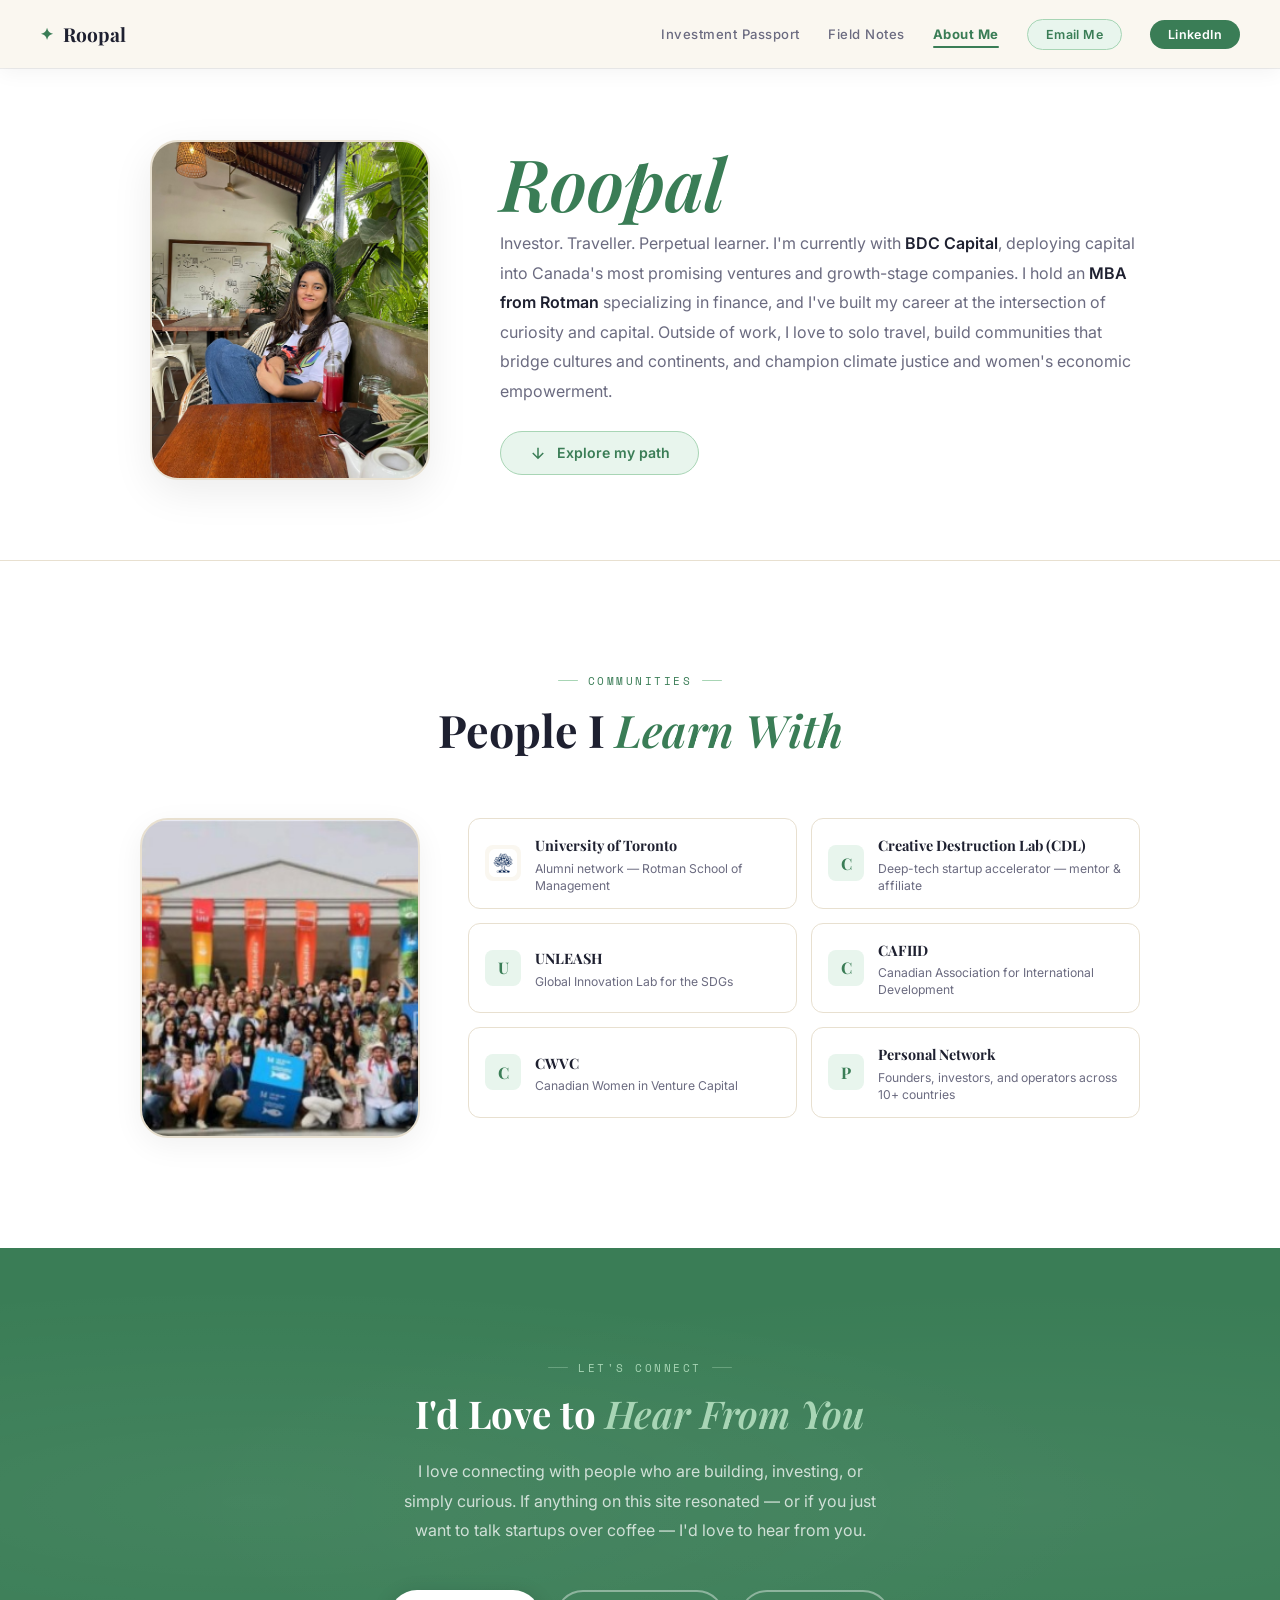
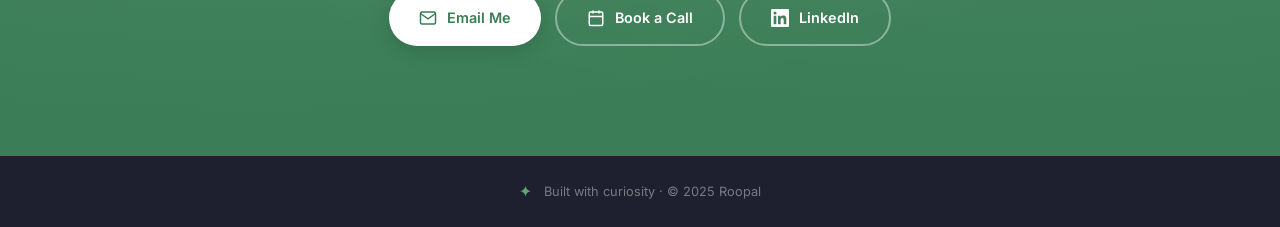
==== about.html @ 4ed83ad9 "Yipee dooda Co-Authored-By: Claude Opus 4.6 <noreply@anthropic.com>" ====
<!DOCTYPE html>
<html lang="en">
<head>
  <meta charset="UTF-8" />
  <meta name="viewport" content="width=device-width, initial-scale=1.0" />
  <title>About Me | Roopal</title>

  <link rel="preconnect" href="https://fonts.googleapis.com" />
  <link rel="preconnect" href="https://fonts.gstatic.com" crossorigin />
  <link href="https://fonts.googleapis.com/css2?family=Playfair+Display:ital,wght@0,400;0,600;0,700;1,400&family=Inter:wght@300;400;500;600&family=Space+Mono&display=swap" rel="stylesheet" />

  <link rel="stylesheet" href="css/styles.css" />
</head>
<body data-page="investor-learner">

  <!-- ─── NAV ─────────────────────────────────────────────── -->
  <nav id="navbar" class="scrolled">
    <div class="nav-inner">
      <a class="nav-logo" href="index.html">
        <span class="compass-icon">✦</span>
        <span>Roopal</span>
      </a>
      <button class="nav-toggle" id="navToggle" aria-label="Toggle menu">
        <span></span><span></span><span></span>
      </button>
      <ul class="nav-links" id="navLinks">
        <li><a href="index.html">Investment Passport</a></li>
        <li><a href="learning.html">Field Notes</a></li>
        <li><a href="about.html" class="active">About Me</a></li>
        <li><a href="mailto:roopaldahiya5@gmail.com" class="nav-cta nav-cta-email">Email Me</a></li>
        <li><a href="https://linkedin.com" target="_blank" rel="noopener" class="nav-cta nav-cta-linkedin">LinkedIn</a></li>
      </ul>
    </div>
  </nav>

  <!-- ─── HERO: Photo + Bio ──────────────────────────────── -->
  <section class="about-hero">
    <div class="about-hero-inner" id="aboutHero">
      <!-- filled by JS: photo + bio side by side -->
    </div>
  </section>

  <!-- ─── CAREER TIMELINE (hidden by default, revealed by Explore my path) ── -->
  <section id="timeline" class="section timeline-hidden">
    <div class="section-header reveal">
      <p class="section-label">My Journey</p>
      <h2>From <em>Curiosity</em> to <em>Capital</em></h2>
      <p class="section-desc">
        A non-linear path through consulting, startups, and investing — each chapter sharpening the next.
      </p>
    </div>
    <div class="timeline-wrap reveal" id="timelineWrap">
      <!-- filled by JS: roadmap timeline items -->
    </div>
  </section>

  <!-- ─── COMMUNITIES ────────────────────────────────────── -->
  <section id="communities" class="section section-alt">
    <div class="section-header reveal">
      <p class="section-label">Communities</p>
      <h2>People I <em>Learn With</em></h2>
    </div>
    <div class="communities-wrap reveal" id="communitiesWrap">
      <!-- filled by JS: photo + bullet list -->
    </div>
  </section>

  <!-- ─── CONTACT CTA ────────────────────────────────────── -->
  <section id="contact-cta" class="section contact-section">
    <div class="contact-inner reveal" id="contactCta">
      <!-- filled by JS: message + buttons -->
    </div>
  </section>

  <!-- ─── FOOTER ───────────────────────────────────────────── -->
  <footer>
    <div class="footer-inner">
      <span class="compass-icon">✦</span>
      <p>Built with curiosity · &copy; 2025 Roopal</p>
    </div>
  </footer>

  <script src="js/data.js"></script>
  <script src="js/main.js"></script>
</body>
</html>
---- css/styles.css ----
/* ═══════════════════════════════════════════════════════════
   DESIGN TOKENS — Light Beige + Colorful Curiosity Theme
═══════════════════════════════════════════════════════════ */
:root {
  --cream:       #faf7f0;
  --cream-mid:   #f2ece0;
  --cream-dark:  #e8e0d0;
  --white:       #ffffff;

  --green:       #3a7d56;
  --green-mid:   #5aa674;
  --green-light: #a8d5b5;
  --green-pale:  #e8f5ed;

  --coral:       #e8674d;
  --coral-pale:  #fde8e3;
  --sky:         #3d8bb5;
  --sky-pale:    #ddeef7;
  --amber:       #d4932a;
  --amber-pale:  #fdf0d9;
  --purple:      #7c5cbf;
  --purple-pale: #ede8f8;
  --teal:        #2e9aa8;
  --teal-pale:   #daf2f5;

  --ink:         #1e2030;
  --ink-mid:     #3c3c52;
  --ink-dim:     #6b6b80;
  --ink-faint:   #a0a0b0;

  --font-serif: 'Playfair Display', Georgia, serif;
  --font-sans:  'Inter', system-ui, sans-serif;
  --font-mono:  'Space Mono', monospace;
  --font-hand:  'Caveat', cursive;

  --section-gap: 110px;
  --radius:      12px;
  --radius-lg:   20px;
  --radius-xl:   28px;
  --trans:       0.28s cubic-bezier(0.4, 0, 0.2, 1);
}

/* ═══════════════════════════════════════════════════════════
   RESET & BASE
═══════════════════════════════════════════════════════════ */
*, *::before, *::after { box-sizing: border-box; margin: 0; padding: 0; }
html { scroll-behavior: smooth; }

body {
  background: var(--cream);
  color: var(--ink);
  font-family: var(--font-sans);
  font-size: 16px;
  line-height: 1.7;
  overflow-x: hidden;
}

a { color: inherit; text-decoration: none; }
em { font-style: italic; color: var(--green); font-weight: 600; }
img { max-width: 100%; display: block; }

::-webkit-scrollbar { width: 6px; }
::-webkit-scrollbar-track { background: var(--cream-mid); }
::-webkit-scrollbar-thumb { background: var(--green-mid); border-radius: 3px; }

/* ═══════════════════════════════════════════════════════════
   NAV
═══════════════════════════════════════════════════════════ */
#navbar {
  position: fixed;
  top: 0; left: 0; right: 0;
  z-index: 1000;
  padding: 0 40px;
  transition: background var(--trans), box-shadow var(--trans);
}

#navbar.scrolled {
  background: rgba(250, 247, 240, 0.94);
  backdrop-filter: blur(16px);
  box-shadow: 0 1px 0 rgba(0,0,0,0.07), 0 4px 20px rgba(0,0,0,0.05);
}

.nav-inner {
  max-width: 1200px;
  margin: 0 auto;
  display: flex;
  align-items: center;
  justify-content: space-between;
  height: 68px;
}

.nav-logo {
  display: flex;
  align-items: center;
  gap: 10px;
  font-family: var(--font-serif);
  font-size: 1.2rem;
  font-weight: 700;
  color: var(--ink);
}

.compass-icon {
  color: var(--green);
  font-size: 1rem;
  display: inline-block;
  animation: spin-slow 20s linear infinite;
}

@keyframes spin-slow { to { transform: rotate(360deg); } }

.nav-links {
  display: flex;
  align-items: center;
  gap: 28px;
  list-style: none;
}

.nav-links a {
  font-size: 0.82rem;
  font-weight: 500;
  color: var(--ink-dim);
  letter-spacing: 0.04em;
  transition: color var(--trans);
  position: relative;
}

.nav-links a:hover { color: var(--green); }

.nav-links a.active {
  color: var(--green);
  font-weight: 700;
}

.nav-links a.active::after {
  content: '';
  position: absolute;
  bottom: -6px;
  left: 0; right: 0;
  height: 2px;
  background: var(--green);
  border-radius: 2px;
}

.nav-cta {
  padding: 7px 18px !important;
  border-radius: 24px !important;
  font-size: 0.78rem !important;
  font-weight: 600 !important;
  letter-spacing: 0.03em !important;
  transition: background var(--trans), color var(--trans), transform var(--trans) !important;
}

.nav-cta-email {
  background: var(--green-pale);
  color: var(--green) !important;
  border: 1.5px solid var(--green-light);
}

.nav-cta-email:hover {
  background: var(--green-light) !important;
  transform: translateY(-2px);
}

.nav-cta-linkedin {
  background: var(--green);
  color: var(--white) !important;
}

.nav-cta-linkedin:hover {
  background: var(--green-mid) !important;
  transform: translateY(-2px);
}

.nav-toggle {
  display: none;
  flex-direction: column;
  gap: 5px;
  background: none;
  border: none;
  cursor: pointer;
  padding: 6px;
}

.nav-toggle span {
  display: block;
  width: 24px;
  height: 2px;
  background: var(--ink);
  border-radius: 2px;
  transition: var(--trans);
}

/* ═══════════════════════════════════════════════════════════
   HERO / MAP (home page)
═══════════════════════════════════════════════════════════ */
#hero {
  position: relative;
  width: 100%;
  height: 100vh;
  min-height: 620px;
  overflow: hidden;
}

#map {
  position: absolute;
  inset: 0;
  z-index: 1;
}

.leaflet-container { background: #c8d8e8 !important; }
.leaflet-control-zoom { display: none; }
.leaflet-attribution-flag { display: none !important; }
.leaflet-control-attribution {
  background: rgba(250,247,240,0.8) !important;
  color: var(--ink-dim) !important;
  font-size: 10px !important;
}
.leaflet-popup-content-wrapper {
  background: var(--white) !important;
  border: none !important;
  border-radius: var(--radius) !important;
  box-shadow: 0 8px 40px rgba(0,0,0,0.15), 0 2px 8px rgba(0,0,0,0.08) !important;
  color: var(--ink) !important;
  font-family: var(--font-sans) !important;
}
.leaflet-popup-tip { background: var(--white) !important; }

.hero-overlay {
  position: absolute;
  inset: 0;
  z-index: 2;
  display: flex;
  align-items: center;
  justify-content: flex-start;
  padding: 0 8%;
  background: linear-gradient(
    90deg,
    rgba(250,247,240,0.9) 0%,
    rgba(250,247,240,0.6) 42%,
    transparent 68%
  );
  pointer-events: none;
}

.hero-content {
  max-width: 500px;
  pointer-events: all;
}

.hero-title {
  font-family: var(--font-serif);
  font-size: clamp(2.8rem, 5vw, 4rem);
  font-weight: 700;
  line-height: 1.15;
  color: var(--ink);
  margin-bottom: 20px;
}

.hero-stats {
  display: flex;
  align-items: center;
  gap: 24px;
  margin-bottom: 44px;
  background: rgba(255,255,255,0.7);
  backdrop-filter: blur(8px);
  border: 1px solid rgba(0,0,0,0.06);
  border-radius: var(--radius-lg);
  padding: 18px 24px;
  width: fit-content;
}

.stat { text-align: center; }

.stat-num {
  display: block;
  font-family: var(--font-serif);
  font-size: 2rem;
  font-weight: 700;
  color: var(--green);
  line-height: 1;
}

.stat-label {
  font-size: 0.68rem;
  text-transform: uppercase;
  letter-spacing: 0.12em;
  color: var(--ink-faint);
  margin-top: 3px;
  display: block;
  font-family: var(--font-mono);
}

.stat-divider {
  width: 1px;
  height: 36px;
  background: var(--cream-dark);
}

.map-legend {
  position: absolute;
  bottom: 36px;
  right: 36px;
  z-index: 3;
  background: rgba(255,255,255,0.88);
  backdrop-filter: blur(8px);
  border: 1px solid rgba(0,0,0,0.07);
  border-radius: var(--radius);
  padding: 14px 18px;
  box-shadow: 0 4px 20px rgba(0,0,0,0.08);
  display: flex;
  flex-direction: column;
  gap: 8px;
}

.legend-item {
  display: flex;
  align-items: center;
  gap: 9px;
  font-size: 0.74rem;
  color: var(--ink-dim);
  font-family: var(--font-sans);
  font-weight: 500;
}

.dot { width: 10px; height: 10px; border-radius: 50%; flex-shrink: 0; }
.dot-invest  { background: var(--green); box-shadow: 0 0 6px rgba(58,125,86,0.5); }
.dot-support { background: var(--ink-faint); box-shadow: 0 0 6px rgba(160,160,176,0.5); }
.dot-star    { background: var(--amber); box-shadow: 0 0 6px rgba(212,147,42,0.5); }

/* Map pin markers */
.pin-marker {
  width: 16px;
  height: 16px;
  border-radius: 50%;
  border: 2.5px solid white;
  cursor: pointer;
  transition: transform 0.2s;
  box-shadow: 0 2px 8px rgba(0,0,0,0.25);
  position: relative;
}

.pin-marker:hover { transform: scale(1.5); }

.pin-marker::after {
  content: '';
  position: absolute;
  inset: -5px;
  border-radius: 50%;
  opacity: 0;
  animation: pulse 2.5s ease-out infinite;
}

.pin-invest  { background: var(--green); }
.pin-invest::after  { border: 2px solid var(--green); }

.pin-origin {
  width: 10px;
  height: 10px;
  background: var(--ink-faint);
  border: 2px solid white;
  box-shadow: 0 1px 4px rgba(0,0,0,0.2);
}
.pin-origin::after { display: none; }

.pin-star {
  width: 20px;
  height: 20px;
  background: var(--amber);
  border: 2.5px solid white;
  display: flex;
  align-items: center;
  justify-content: center;
  font-size: 10px;
  color: white;
  line-height: 1;
  border-radius: 50%;
}
.pin-star::after { border: 2px solid var(--amber); }

.origin-tooltip {
  background: rgba(30,32,48,0.85) !important;
  color: white !important;
  border: none !important;
  font-size: 0.72rem !important;
  font-family: var(--font-mono) !important;
  padding: 4px 10px !important;
  border-radius: 6px !important;
  box-shadow: 0 2px 8px rgba(0,0,0,0.2) !important;
}
.origin-tooltip::before { border-top-color: rgba(30,32,48,0.85) !important; }

@keyframes pulse {
  0%   { transform: scale(1);   opacity: 0.5; }
  100% { transform: scale(2.8); opacity: 0; }
}

/* Map popup — deal spotlight */
.pin-popup { min-width: 200px; }
.popup-flag-img {
  width: 32px;
  height: auto;
  border-radius: 3px;
  margin-bottom: 8px;
  box-shadow: 0 1px 4px rgba(0,0,0,0.12);
  display: block;
}
.pin-popup h4 {
  font-family: var(--font-serif);
  font-size: 1.05rem;
  color: var(--ink);
  margin-bottom: 4px;
}
.popup-deal-label {
  font-family: var(--font-mono);
  font-size: 0.62rem;
  letter-spacing: 0.15em;
  text-transform: uppercase;
  color: var(--green);
  margin-bottom: 4px;
  font-weight: 600;
}
.popup-spotlight {
  font-size: 0.85rem;
  color: var(--ink-dim);
  margin-bottom: 10px;
  line-height: 1.5;
  font-weight: 500;
}
.popup-tags { display: flex; flex-wrap: wrap; gap: 4px; }
.popup-stage {
  display: inline-block;
  font-size: 0.65rem;
  font-family: var(--font-mono);
  padding: 3px 10px;
  border-radius: 20px;
  background: var(--amber-pale);
  color: var(--amber);
  border: 1px solid #f0d49a;
  font-weight: 500;
}
.popup-sector {
  display: inline-block;
  font-size: 0.65rem;
  font-family: var(--font-mono);
  padding: 3px 10px;
  border-radius: 20px;
  background: var(--green-pale);
  color: var(--green);
  border: 1px solid var(--green-light);
  font-weight: 500;
}

/* ═══════════════════════════════════════════════════════════
   SECTIONS — SHARED
═══════════════════════════════════════════════════════════ */
.section { padding: var(--section-gap) 40px; }
.section-alt { background: var(--white); }
.section > * { max-width: 1140px; margin-left: auto; margin-right: auto; }

.section-header {
  text-align: center;
  margin-bottom: 60px;
}

.section-label {
  font-family: var(--font-mono);
  font-size: 0.7rem;
  letter-spacing: 0.22em;
  text-transform: uppercase;
  color: var(--green);
  margin-bottom: 12px;
  display: flex;
  align-items: center;
  justify-content: center;
  gap: 10px;
}

.section-label::before,
.section-label::after {
  content: '';
  display: inline-block;
  width: 20px;
  height: 1.5px;
  background: var(--green-light);
  border-radius: 2px;
}

.section-header h2 {
  font-family: var(--font-serif);
  font-size: clamp(1.9rem, 3.5vw, 2.8rem);
  font-weight: 700;
  color: var(--ink);
  line-height: 1.25;
  margin-bottom: 16px;
}

.section-desc {
  max-width: 560px;
  margin: 0 auto;
  font-size: 1rem;
  color: var(--ink-dim);
  line-height: 1.8;
}

/* ═══════════════════════════════════════════════════════════
   REVEAL ANIMATION
═══════════════════════════════════════════════════════════ */
.reveal {
  opacity: 0;
  transform: translateY(28px);
  transition: opacity 0.65s ease, transform 0.65s ease;
}

.reveal.visible {
  opacity: 1;
  transform: translateY(0);
}

/* ═══════════════════════════════════════════════════════════
   DEAL SPOTLIGHT CARDS
═══════════════════════════════════════════════════════════ */
.deal-cards {
  display: grid;
  grid-template-columns: repeat(2, 1fr);
  gap: 28px;
  max-width: 960px;
  margin: 0 auto;
}

.deal-card {
  background: var(--white);
  border: 1.5px solid var(--cream-dark);
  border-radius: var(--radius-lg);
  padding: 32px 28px 26px;
  position: relative;
  overflow: hidden;
  transition: border-color var(--trans), transform var(--trans), box-shadow var(--trans);
}

.deal-card::before {
  content: '';
  position: absolute;
  top: 0; left: 0; right: 0;
  height: 4px;
  background: linear-gradient(90deg, var(--green), var(--teal));
  border-radius: 4px 4px 0 0;
}

.deal-card:hover {
  transform: translateY(-5px);
  box-shadow: 0 14px 40px rgba(0,0,0,0.09);
  border-color: var(--green-light);
}

.deal-card-top {
  display: flex;
  align-items: center;
  gap: 14px;
  margin-bottom: 16px;
}

.deal-flag {
  width: 36px;
  height: auto;
  border-radius: 4px;
  box-shadow: 0 2px 6px rgba(0,0,0,0.12);
}

.deal-top-tags {
  display: flex;
  flex-wrap: wrap;
  gap: 6px;
  align-items: center;
}

.deal-stage-tag {
  font-family: var(--font-mono);
  font-size: 0.68rem;
  padding: 4px 12px;
  border-radius: 20px;
  background: var(--amber-pale);
  color: var(--amber);
  border: 1px solid #f0d49a;
  font-weight: 600;
  letter-spacing: 0.03em;
}

.deal-title {
  font-family: var(--font-serif);
  font-size: 1.2rem;
  font-weight: 700;
  color: var(--ink);
  margin-bottom: 12px;
}

.deal-desc {
  font-size: 0.9rem;
  color: var(--ink-dim);
  line-height: 1.75;
  margin-bottom: 16px;
}

.deal-insight {
  font-size: 0.85rem;
  color: var(--ink-mid);
  line-height: 1.7;
  padding: 12px 16px;
  background: var(--green-pale);
  border-radius: 10px;
  border-left: 3px solid var(--green-mid);
}

.deal-insight strong {
  color: var(--green);
  font-weight: 600;
}

.deal-tags { display: flex; flex-wrap: wrap; gap: 6px; }

/* ═══════════════════════════════════════════════════════════
   INSIGHTS GRID — Side-by-side Lessons + Deal Carousel
═══════════════════════════════════════════════════════════ */
.insights-grid {
  display: grid;
  grid-template-columns: 1fr 1fr;
  gap: 48px;
  max-width: 1140px;
  margin: 0 auto;
  align-items: start;
}

.insights-left,
.insights-right {
  min-width: 0;
}

/* Carousel navigation */
.carousel-nav {
  display: flex;
  align-items: center;
  justify-content: center;
  gap: 16px;
  margin-top: 20px;
}

.carousel-btn {
  width: 36px;
  height: 36px;
  border-radius: 50%;
  background: var(--white);
  border: 1.5px solid var(--cream-dark);
  display: flex;
  align-items: center;
  justify-content: center;
  cursor: pointer;
  color: var(--ink-dim);
  transition: border-color var(--trans), background var(--trans), color var(--trans);
}

.carousel-btn:hover {
  border-color: var(--green);
  color: var(--green);
  background: var(--green-pale);
}

.carousel-counter {
  font-family: var(--font-mono);
  font-size: 0.75rem;
  color: var(--ink-faint);
  letter-spacing: 0.08em;
}

.carousel-card {
  animation: fadeSlide 0.3s ease;
}

@keyframes fadeSlide {
  from { opacity: 0; transform: translateX(10px); }
  to   { opacity: 1; transform: translateX(0); }
}

/* ═══════════════════════════════════════════════════════════
   LESSONS LEARNED — Simple Bullet Points
═══════════════════════════════════════════════════════════ */
.lessons-list {
  max-width: 800px;
  margin: 0 auto;
}

.lessons-bullets {
  list-style: none;
  display: flex;
  flex-direction: column;
  gap: 16px;
}

.lesson-bullet {
  font-size: 1rem;
  color: var(--ink-mid);
  line-height: 1.75;
  padding: 16px 22px 16px 28px;
  background: var(--white);
  border: 1.5px solid var(--cream-dark);
  border-radius: var(--radius);
  position: relative;
  transition: border-color var(--trans), transform var(--trans), box-shadow var(--trans);
}

.lesson-bullet::before {
  content: '';
  position: absolute;
  left: 0;
  top: 0;
  bottom: 0;
  width: 4px;
  background: var(--green);
  border-radius: 4px 0 0 4px;
}

.lesson-bullet:hover {
  border-color: var(--green-light);
  transform: translateX(4px);
  box-shadow: 0 4px 16px rgba(0,0,0,0.06);
}

/* ═══════════════════════════════════════════════════════════
   EXPAND ICON (shared)
═══════════════════════════════════════════════════════════ */
.expand-icon {
  margin-left: auto;
  flex-shrink: 0;
  color: var(--ink-faint);
  transition: transform var(--trans);
}

.expanded .expand-icon {
  transform: rotate(180deg);
}

/* ═══════════════════════════════════════════════════════════
   TAGS (shared)
═══════════════════════════════════════════════════════════ */
.tag {
  font-size: 0.67rem;
  font-family: var(--font-mono);
  padding: 4px 10px;
  border-radius: 20px;
  background: var(--green-pale);
  color: var(--green);
  border: 1px solid var(--green-light);
  font-weight: 500;
}

.tag-sky    { background: var(--sky-pale);    color: var(--sky);    border-color: #b0d8ee; }
.tag-coral  { background: var(--coral-pale);  color: var(--coral);  border-color: #f5c4b8; }
.tag-amber  { background: var(--amber-pale);  color: var(--amber);  border-color: #f0d49a; }
.tag-purple { background: var(--purple-pale); color: var(--purple); border-color: #ccc0ee; }
.tag-teal   { background: var(--teal-pale);   color: var(--teal);   border-color: #9fe0e8; }

/* ═══════════════════════════════════════════════════════════
   FIELD NOTES — DIARY LAYOUT
═══════════════════════════════════════════════════════════ */
.diary-section {
  padding: 120px 40px 80px;
  min-height: 100vh;
  background: linear-gradient(160deg, var(--cream) 0%, var(--white) 40%, var(--green-pale) 100%);
  position: relative;
  overflow: hidden;
}

/* Faint ruled-paper lines */
.diary-section::before {
  content: '';
  position: absolute;
  inset: 0;
  background: repeating-linear-gradient(
    180deg,
    transparent,
    transparent 38px,
    rgba(168,213,181,0.15) 38px,
    rgba(168,213,181,0.15) 39px
  );
  pointer-events: none;
}

/* Left margin line (journal feel) */
.diary-section::after {
  content: '';
  position: absolute;
  top: 0;
  bottom: 0;
  left: calc(50% - 340px);
  width: 2px;
  background: rgba(232,103,77,0.12);
  pointer-events: none;
}

.diary-inner {
  max-width: 1200px;
  margin: 0 auto;
  display: grid;
  grid-template-columns: 380px 1fr;
  gap: 60px;
  align-items: start;
  position: relative;
  z-index: 1;
}

/* Left side — hero text */
.diary-left {
  position: sticky;
  top: 120px;
}

.diary-hero-content {
  position: relative;
}

.diary-hero-content .section-label {
  justify-content: flex-start;
}

.diary-date {
  font-family: var(--font-hand);
  font-size: 1.2rem;
  color: var(--ink-faint);
  margin-bottom: 16px;
  opacity: 0.7;
}

.diary-title {
  font-family: var(--font-hand);
  font-size: clamp(2.4rem, 4vw, 3.4rem);
  font-weight: 700;
  color: var(--ink);
  line-height: 1.15;
  margin-bottom: 18px;
}

.diary-subtitle {
  font-family: var(--font-hand);
  font-size: 1.2rem;
  color: var(--ink-dim);
  line-height: 1.7;
}

/* Scribble decorations */
.diary-scribble {
  position: absolute;
  font-family: var(--font-hand);
  color: var(--green-light);
  opacity: 0.35;
  font-weight: 700;
  pointer-events: none;
  user-select: none;
}

.diary-scribble-1 {
  top: -20px;
  right: -10px;
  font-size: 3rem;
  transform: rotate(-12deg);
}

.diary-scribble-2 {
  bottom: -30px;
  left: 40px;
  font-size: 2.5rem;
  transform: rotate(8deg);
}

.diary-scribble-3 {
  bottom: 40px;
  right: 20px;
  font-size: 1.8rem;
  transform: rotate(-5deg);
  color: var(--coral);
  opacity: 0.2;
}

/* Right side — tabbed content */
.diary-right {
  min-width: 0;
}

.diary-tabs {
  display: flex;
  gap: 6px;
  margin-bottom: 28px;
  padding-bottom: 0;
}

.diary-tab {
  padding: 10px 18px;
  font-family: var(--font-sans);
  font-size: 0.78rem;
  font-weight: 600;
  color: var(--ink-dim);
  background: var(--cream-mid);
  border: 1.5px solid var(--cream-dark);
  border-radius: 24px;
  cursor: pointer;
  transition: all var(--trans);
  letter-spacing: 0.02em;
  display: flex;
  align-items: center;
  gap: 6px;
}

.diary-tab-icon {
  font-size: 0.9rem;
}

.diary-tab:hover {
  color: var(--green);
  border-color: var(--green-light);
  background: var(--green-pale);
}

.diary-tab.active {
  color: var(--white);
  background: var(--green);
  border-color: var(--green);
}

.diary-panel {
  display: none;
}

.diary-panel.active {
  display: block;
  animation: fadeIn 0.3s ease;
}

@keyframes fadeIn {
  from { opacity: 0; transform: translateY(10px); }
  to { opacity: 1; transform: translateY(0); }
}

/* ═══════════════════════════════════════════════════════════
   FIELD ARTICLES (Learning from the Field) — inside diary
═══════════════════════════════════════════════════════════ */
.field-article {
  background: rgba(255,255,255,0.85);
  backdrop-filter: blur(4px);
  border: 1.5px solid var(--cream-dark);
  border-radius: var(--radius-lg);
  padding: 24px 28px;
  cursor: pointer;
  transition: border-color var(--trans), transform var(--trans), box-shadow var(--trans);
  position: relative;
  overflow: hidden;
  margin-bottom: 16px;
}

.field-article::before {
  content: '';
  position: absolute;
  top: 0; left: 0; right: 0;
  height: 4px;
  background: linear-gradient(90deg, var(--green), var(--teal));
  border-radius: 4px 4px 0 0;
}

.field-article:hover {
  border-color: var(--green-light);
  transform: translateY(-3px);
  box-shadow: 0 10px 32px rgba(0,0,0,0.08);
}

.field-article-header {
  display: flex;
  align-items: flex-start;
  gap: 16px;
}

.field-article-icon {
  font-size: 1.6rem;
  flex-shrink: 0;
  margin-top: 2px;
}

.field-article-title {
  font-family: var(--font-serif);
  font-size: 1.1rem;
  font-weight: 700;
  color: var(--ink);
  margin-bottom: 4px;
}

.field-article-summary {
  font-size: 0.88rem;
  color: var(--ink-dim);
  line-height: 1.6;
}

.field-article-body {
  max-height: 0;
  overflow: hidden;
  transition: max-height 0.45s ease, opacity 0.35s ease;
  opacity: 0;
}

.field-article.expanded .field-article-body {
  max-height: 2000px;
  opacity: 1;
  margin-top: 20px;
  padding-top: 20px;
  border-top: 1px solid var(--cream-dark);
}

.field-article-content {
  font-size: 0.9rem;
  color: var(--ink-dim);
  line-height: 1.85;
}

.field-article-content p {
  margin-bottom: 14px;
}

.field-article-content strong {
  color: var(--green);
  font-weight: 600;
}

.field-article-tags {
  display: flex;
  flex-wrap: wrap;
  gap: 6px;
  margin-top: 18px;
}

/* ═══════════════════════════════════════════════════════════
   CLASSROOM CARDS — inside diary tabs
═══════════════════════════════════════════════════════════ */
.classroom-grid {
  display: grid;
  grid-template-columns: 1fr;
  gap: 18px;
}

.classroom-card {
  background: rgba(255,255,255,0.85);
  backdrop-filter: blur(4px);
  border: 1.5px solid var(--cream-dark);
  border-radius: var(--radius-lg);
  padding: 28px 24px 22px;
  transition: border-color var(--trans), transform var(--trans), box-shadow var(--trans);
  position: relative;
  overflow: hidden;
}

.classroom-card::before {
  content: '';
  position: absolute;
  top: 0; left: 0; right: 0;
  height: 4px;
  background: linear-gradient(90deg, var(--sky), var(--purple));
  border-radius: 4px 4px 0 0;
}

.classroom-card:hover {
  border-color: var(--sky-pale);
  transform: translateY(-4px);
  box-shadow: 0 12px 32px rgba(0,0,0,0.08);
}

.classroom-icon { font-size: 1.8rem; margin-bottom: 14px; }

.classroom-title {
  font-family: var(--font-serif);
  font-size: 1.05rem;
  font-weight: 700;
  color: var(--ink);
  margin-bottom: 14px;
}

.classroom-learned {
  background: var(--sky-pale);
  border-left: 3px solid var(--sky);
  border-radius: 8px;
  padding: 10px 14px;
  margin-bottom: 14px;
}

.classroom-learned-label {
  font-family: var(--font-mono);
  font-size: 0.65rem;
  letter-spacing: 0.12em;
  text-transform: uppercase;
  color: var(--sky);
  font-weight: 600;
  display: block;
  margin-bottom: 4px;
}

.classroom-learned p {
  font-size: 0.85rem;
  color: var(--ink-mid);
  line-height: 1.6;
  font-weight: 500;
}

.classroom-details {
  font-size: 0.84rem;
  color: var(--ink-dim);
  line-height: 1.75;
  margin-bottom: 14px;
}

.classroom-tags { display: flex; flex-wrap: wrap; gap: 6px; }

/* ═══════════════════════════════════════════════════════════
   PEOPLE & PERSPECTIVES SOURCES — inside diary tabs
═══════════════════════════════════════════════════════════ */
.sources-list {
  display: flex;
  flex-direction: column;
  gap: 0;
}

.source-item {
  display: flex;
  align-items: flex-start;
  gap: 18px;
  padding: 20px 0;
  border-bottom: 1px solid var(--cream-dark);
  transition: background var(--trans);
}

.source-item:first-child { padding-top: 0; }
.source-item:last-child { border-bottom: none; }

.source-icon {
  font-size: 1.5rem;
  flex-shrink: 0;
  margin-top: 2px;
}

.source-info { flex: 1; }

.source-top {
  display: flex;
  align-items: baseline;
  gap: 12px;
  margin-bottom: 4px;
}

.source-name {
  font-family: var(--font-serif);
  font-size: 1rem;
  font-weight: 700;
  color: var(--ink);
}

.source-type {
  font-family: var(--font-mono);
  font-size: 0.67rem;
  color: var(--ink-faint);
  letter-spacing: 0.06em;
  text-transform: uppercase;
}

.source-why {
  font-size: 0.88rem;
  color: var(--ink-dim);
  line-height: 1.65;
}

/* ═══════════════════════════════════════════════════════════
   ABOUT HERO
═══════════════════════════════════════════════════════════ */
.about-hero {
  padding: 140px 40px 80px;
  background: var(--white);
  border-bottom: 1px solid var(--cream-dark);
}

.about-hero-inner {
  max-width: 1000px;
  margin: 0 auto;
  display: grid;
  grid-template-columns: 300px 1fr;
  gap: 60px;
  align-items: center;
}

.about-name {
  font-family: var(--font-serif);
  font-size: clamp(3rem, 6vw, 4.5rem);
  font-weight: 700;
  line-height: 1.05;
  margin-bottom: 8px;
}

.about-tagline {
  font-family: var(--font-mono);
  font-size: 0.78rem;
  letter-spacing: 0.08em;
  color: var(--ink-dim);
  margin-bottom: 20px;
}

.about-bio {
  font-size: 1rem;
  color: var(--ink-dim);
  line-height: 1.85;
}

.about-bio strong {
  color: var(--ink);
  font-weight: 600;
}

.about-photo-wrap {
  display: flex;
  justify-content: center;
}

.about-photo {
  width: 280px;
  height: 340px;
  border-radius: var(--radius-xl);
  overflow: hidden;
  background: var(--cream-mid);
  border: 2px solid var(--cream-dark);
  box-shadow: 0 12px 40px rgba(0,0,0,0.08);
}

.about-photo img {
  width: 100%;
  height: 100%;
  object-fit: cover;
}

.about-photo-placeholder {
  width: 100%;
  height: 100%;
  display: flex;
  align-items: center;
  justify-content: center;
  background: linear-gradient(145deg, var(--green-pale), var(--sky-pale));
}

.about-photo-placeholder span {
  font-family: var(--font-serif);
  font-size: 6rem;
  font-weight: 700;
  color: var(--green);
  opacity: 0.4;
}

/* Explore my path button */
.explore-path-btn {
  display: inline-flex;
  align-items: center;
  gap: 10px;
  margin-top: 24px;
  padding: 12px 28px;
  font-family: var(--font-sans);
  font-size: 0.88rem;
  font-weight: 600;
  color: var(--green);
  background: var(--green-pale);
  border: 1.5px solid var(--green-light);
  border-radius: 40px;
  cursor: pointer;
  transition: all var(--trans);
}

.explore-path-btn:hover {
  background: var(--green);
  color: var(--white);
  border-color: var(--green);
  transform: translateY(-2px);
  box-shadow: 0 6px 20px rgba(58,125,86,0.2);
}

.explore-path-btn svg {
  animation: bounce 2s ease-in-out infinite;
}

@keyframes bounce {
  0%, 100% { transform: translateY(0); }
  50% { transform: translateY(4px); }
}

/* Timeline hidden by default */
.timeline-hidden {
  display: none;
}

/* ═══════════════════════════════════════════════════════════
   ROADMAP TIMELINE (non-expandable, with logos)
═══════════════════════════════════════════════════════════ */
.roadmap {
  max-width: 800px;
  margin: 0 auto;
  position: relative;
  padding-left: 60px;
}

/* The connecting line */
.roadmap::before {
  content: '';
  position: absolute;
  left: 24px;
  top: 10px;
  bottom: 10px;
  width: 3px;
  background: linear-gradient(180deg, var(--green), var(--sky), var(--purple), var(--coral));
  border-radius: 3px;
}

.roadmap-stop {
  position: relative;
  padding: 0 0 32px 0;
  display: flex;
  align-items: flex-start;
  gap: 0;
}

.roadmap-stop:last-child { padding-bottom: 0; }

.roadmap-node {
  position: absolute;
  left: -52px;
  top: 6px;
  width: 40px;
  height: 40px;
  border-radius: 50%;
  background: var(--white);
  border: 3px solid var(--green-light);
  display: flex;
  align-items: center;
  justify-content: center;
  z-index: 1;
  box-shadow: 0 4px 12px rgba(0,0,0,0.08);
  overflow: hidden;
  transition: border-color var(--trans), box-shadow var(--trans);
}

.roadmap-stop:hover .roadmap-node {
  border-color: var(--green);
  box-shadow: 0 4px 20px rgba(58,125,86,0.2);
}

.roadmap-logo {
  width: 26px;
  height: 26px;
  object-fit: contain;
}

.roadmap-emoji {
  font-size: 1.1rem;
}

.roadmap-content {
  background: var(--white);
  border: 1.5px solid var(--cream-dark);
  border-radius: var(--radius);
  padding: 18px 22px;
  flex: 1;
  transition: border-color var(--trans), box-shadow var(--trans);
}

.roadmap-stop:hover .roadmap-content {
  border-color: var(--green-light);
  box-shadow: 0 6px 20px rgba(0,0,0,0.06);
}

.roadmap-header {
  display: flex;
  align-items: center;
  gap: 12px;
  margin-bottom: 4px;
}

.roadmap-era {
  font-family: var(--font-mono);
  font-size: 0.68rem;
  color: var(--green);
  text-transform: uppercase;
  letter-spacing: 0.1em;
  font-weight: 600;
}

.roadmap-years {
  font-family: var(--font-mono);
  font-size: 0.65rem;
  color: var(--ink-faint);
  letter-spacing: 0.05em;
}

.roadmap-title {
  font-family: var(--font-serif);
  font-size: 1rem;
  font-weight: 700;
  color: var(--ink);
  line-height: 1.4;
  margin-bottom: 6px;
}

.roadmap-detail {
  font-size: 0.88rem;
  color: var(--ink-dim);
  line-height: 1.7;
}

.roadmap-detail a {
  color: var(--green);
  text-decoration: underline;
  text-underline-offset: 2px;
}

.roadmap-detail a:hover {
  color: var(--green-mid);
}

/* ═══════════════════════════════════════════════════════════
   COMMUNITIES — 2+ column grid with logos
═══════════════════════════════════════════════════════════ */
.communities-wrap {
  max-width: 1000px;
  margin: 0 auto;
  display: grid;
  grid-template-columns: 280px 1fr;
  gap: 48px;
  align-items: start;
}

.community-photo {
  width: 280px;
  height: 320px;
  border-radius: var(--radius-xl);
  overflow: hidden;
  background: var(--cream-mid);
  border: 2px solid var(--cream-dark);
  box-shadow: 0 8px 30px rgba(0,0,0,0.06);
}

.community-photo img {
  width: 100%;
  height: 100%;
  object-fit: cover;
}

.community-photo-placeholder {
  width: 100%;
  height: 100%;
  display: flex;
  align-items: center;
  justify-content: center;
  background: linear-gradient(145deg, var(--teal-pale), var(--purple-pale));
  font-size: 4rem;
}

.community-grid {
  display: grid;
  grid-template-columns: repeat(2, 1fr);
  gap: 14px;
}

.community-card {
  display: flex;
  align-items: center;
  gap: 14px;
  background: var(--white);
  border: 1.5px solid var(--cream-dark);
  border-radius: var(--radius);
  padding: 14px 16px;
  transition: border-color var(--trans), transform var(--trans), box-shadow var(--trans);
}

.community-card:hover {
  border-color: var(--green-light);
  transform: translateY(-2px);
  box-shadow: 0 6px 20px rgba(0,0,0,0.06);
}

.community-logo {
  width: 36px;
  height: 36px;
  border-radius: 8px;
  object-fit: contain;
  flex-shrink: 0;
  background: var(--cream);
  padding: 4px;
}

.community-logo-placeholder {
  width: 36px;
  height: 36px;
  border-radius: 8px;
  background: var(--green-pale);
  display: flex;
  align-items: center;
  justify-content: center;
  flex-shrink: 0;
  font-family: var(--font-serif);
  font-weight: 700;
  font-size: 1rem;
  color: var(--green);
}

.community-card-text { flex: 1; min-width: 0; }

.community-name {
  font-family: var(--font-serif);
  font-size: 0.9rem;
  font-weight: 700;
  color: var(--ink);
  margin-bottom: 2px;
}

.community-name a {
  color: var(--green);
  transition: color var(--trans);
}

.community-name a:hover { color: var(--green-mid); }

.community-desc {
  font-size: 0.76rem;
  color: var(--ink-dim);
  line-height: 1.4;
}

/* ═══════════════════════════════════════════════════════════
   CONTACT CTA
═══════════════════════════════════════════════════════════ */
.contact-section {
  background: var(--green);
  text-align: center;
  position: relative;
  overflow: hidden;
}

.contact-section em { color: var(--green-light); }
.contact-section .section-label { color: var(--green-light); }
.contact-section .section-label::before,
.contact-section .section-label::after { background: rgba(168,213,181,0.4); }

.contact-section::before {
  content: '';
  position: absolute;
  inset: 0;
  background:
    radial-gradient(ellipse at 20% 50%, rgba(255,255,255,0.05) 0%, transparent 60%),
    radial-gradient(ellipse at 80% 50%, rgba(255,255,255,0.05) 0%, transparent 60%);
  pointer-events: none;
}

.contact-inner { position: relative; z-index: 1; }

.contact-sub {
  font-size: 1rem;
  color: rgba(255,255,255,0.75);
  max-width: 480px;
  margin: 0 auto 44px;
  line-height: 1.85;
}

.contact-links {
  display: flex;
  justify-content: center;
  gap: 14px;
  flex-wrap: wrap;
}

.contact-btn {
  display: inline-flex;
  align-items: center;
  gap: 10px;
  padding: 14px 30px;
  border-radius: 40px;
  font-size: 0.9rem;
  font-weight: 600;
  background: var(--white);
  color: var(--green);
  transition: var(--trans);
  box-shadow: 0 4px 20px rgba(0,0,0,0.15);
}

.contact-btn svg { width: 18px; height: 18px; }

.contact-btn:hover {
  background: var(--cream);
  transform: translateY(-3px);
  box-shadow: 0 10px 32px rgba(0,0,0,0.2);
}

.contact-btn-outline {
  background: transparent;
  border: 2px solid rgba(255,255,255,0.4);
  color: var(--white);
  box-shadow: none;
}

.contact-btn-outline:hover {
  background: rgba(255,255,255,0.12);
  border-color: rgba(255,255,255,0.7);
  color: var(--white);
  box-shadow: none;
}

/* ═══════════════════════════════════════════════════════════
   FOOTER
═══════════════════════════════════════════════════════════ */
footer {
  background: var(--ink);
  padding: 22px 40px;
}

.footer-inner {
  max-width: 1140px;
  margin: 0 auto;
  display: flex;
  align-items: center;
  justify-content: center;
  gap: 12px;
  color: rgba(255,255,255,0.4);
  font-size: 0.8rem;
}

.footer-inner .compass-icon { color: var(--green-mid); }

/* ═══════════════════════════════════════════════════════════
   RESPONSIVE
═══════════════════════════════════════════════════════════ */
@media (max-width: 768px) {
  :root { --section-gap: 80px; }

  #navbar { padding: 0 20px; }

  .nav-links {
    display: none;
    position: absolute;
    top: 68px;
    left: 0; right: 0;
    background: rgba(250,247,240,0.97);
    border-bottom: 1px solid var(--cream-dark);
    flex-direction: column;
    padding: 20px;
    gap: 20px;
    box-shadow: 0 12px 30px rgba(0,0,0,0.08);
  }

  .nav-links.open { display: flex; }
  .nav-toggle { display: flex; }

  .hero-overlay {
    padding: 0 24px;
    align-items: flex-end;
    padding-bottom: 64px;
    background: linear-gradient(
      0deg,
      rgba(250,247,240,0.95) 0%,
      rgba(250,247,240,0.65) 50%,
      transparent 100%
    );
    justify-content: center;
    text-align: center;
  }

  .hero-stats   { margin: 0 auto 36px; }

  .map-legend     { bottom: 20px; right: 16px; }
  .section        { padding: var(--section-gap) 20px; }
  .contact-links  { flex-direction: column; align-items: center; }
  .nav-cta        { display: none !important; }

  .deal-cards { grid-template-columns: 1fr; }
  .insights-grid { grid-template-columns: 1fr; gap: 32px; }

  /* Diary layout stacks on mobile */
  .diary-section { padding: 100px 20px 60px; }
  .diary-section::after { display: none; }
  .diary-inner {
    grid-template-columns: 1fr;
    gap: 40px;
  }
  .diary-left {
    position: static;
    text-align: center;
  }
  .diary-hero-content .section-label { justify-content: center; }
  .diary-tabs { overflow-x: auto; flex-wrap: nowrap; }
  .diary-tab { white-space: nowrap; font-size: 0.76rem; padding: 8px 14px; }

  .about-hero { padding: 120px 20px 60px; }
  .about-hero-inner {
    grid-template-columns: 1fr;
    gap: 40px;
    text-align: center;
  }

  .about-name { font-size: 3rem; }

  .communities-wrap {
    grid-template-columns: 1fr;
    gap: 30px;
  }

  .community-photo {
    width: 200px;
    height: 240px;
    margin: 0 auto;
  }

  .community-grid {
    grid-template-columns: 1fr;
  }

  .roadmap { padding-left: 50px; }
  .roadmap-node { left: -44px; width: 34px; height: 34px; }
  .roadmap-logo { width: 22px; height: 22px; }
  .roadmap::before { left: 20px; }
}

@media (max-width: 480px) {
  .hero-title  { font-size: 2.2rem; }
  .stat-num    { font-size: 1.7rem; }
  .deal-cards  { grid-template-columns: 1fr; }
}
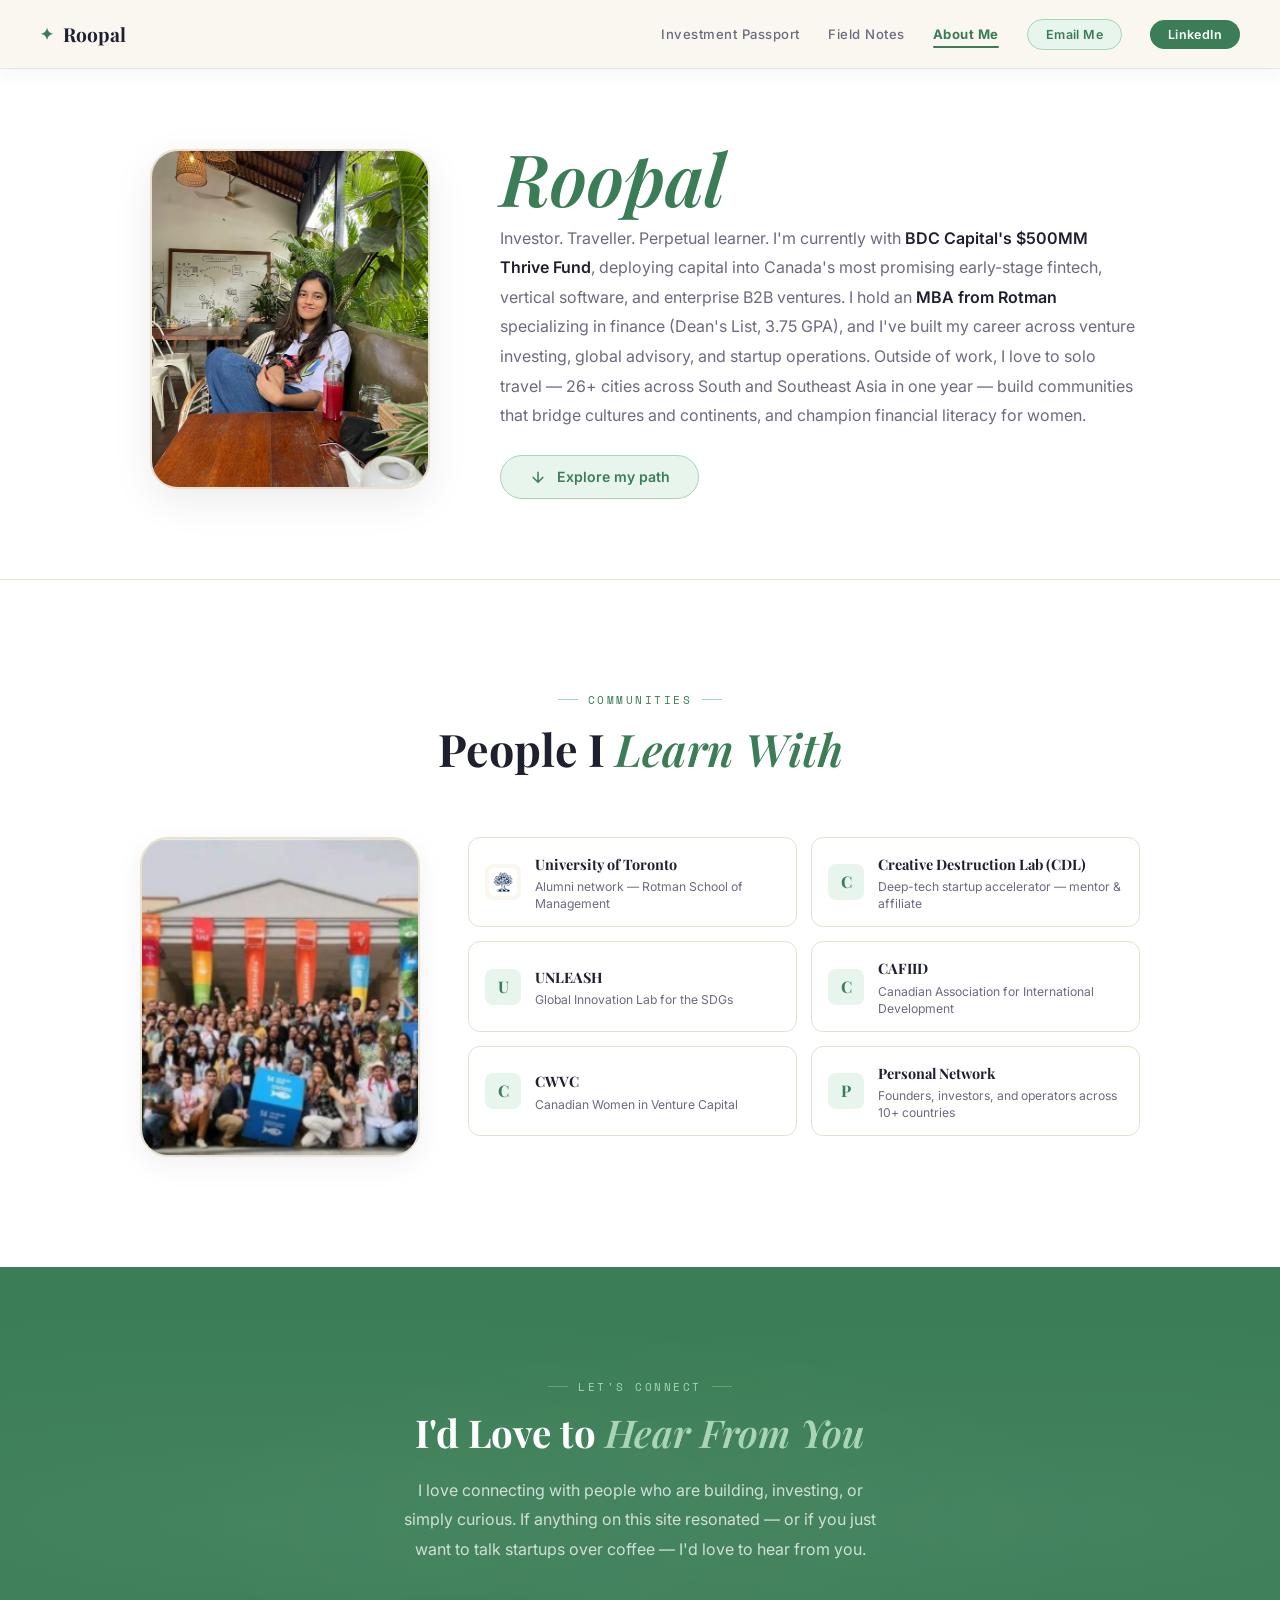
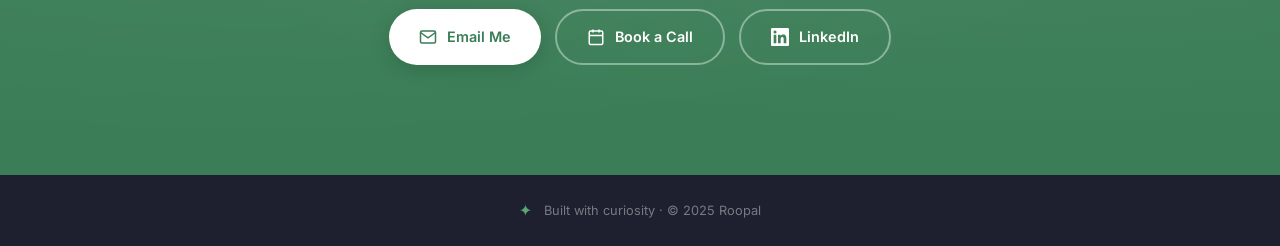
==== commit 982f9305: "Revert Page 1 to stacked layout, plain bullets, 3 deal cards, CV-tailored content Co-Authored-By: Cl" ====
--- a/about.html
+++ b/about.html
@@ -28,7 +28,7 @@
         <li><a href="learning.html">Field Notes</a></li>
         <li><a href="about.html" class="active">About Me</a></li>
         <li><a href="mailto:roopaldahiya5@gmail.com" class="nav-cta nav-cta-email">Email Me</a></li>
-        <li><a href="https://linkedin.com" target="_blank" rel="noopener" class="nav-cta nav-cta-linkedin">LinkedIn</a></li>
+        <li><a href="https://www.linkedin.com/in/roopaldahiya" target="_blank" rel="noopener" class="nav-cta nav-cta-linkedin">LinkedIn</a></li>
       </ul>
     </div>
   </nav>
--- a/css/styles.css
+++ b/css/styles.css
@@ -521,9 +521,9 @@
 ═══════════════════════════════════════════════════════════ */
 .deal-cards {
   display: grid;
-  grid-template-columns: repeat(2, 1fr);
+  grid-template-columns: repeat(3, 1fr);
   gap: 28px;
-  max-width: 960px;
+  max-width: 1140px;
   margin: 0 auto;
 }
 
@@ -617,110 +617,32 @@
 
 .deal-tags { display: flex; flex-wrap: wrap; gap: 6px; }
 
-/* ═══════════════════════════════════════════════════════════
-   INSIGHTS GRID — Side-by-side Lessons + Deal Carousel
-═══════════════════════════════════════════════════════════ */
-.insights-grid {
-  display: grid;
-  grid-template-columns: 1fr 1fr;
-  gap: 48px;
-  max-width: 1140px;
-  margin: 0 auto;
-  align-items: start;
-}
-
-.insights-left,
-.insights-right {
-  min-width: 0;
-}
-
-/* Carousel navigation */
-.carousel-nav {
-  display: flex;
-  align-items: center;
-  justify-content: center;
-  gap: 16px;
-  margin-top: 20px;
-}
-
-.carousel-btn {
-  width: 36px;
-  height: 36px;
-  border-radius: 50%;
-  background: var(--white);
-  border: 1.5px solid var(--cream-dark);
-  display: flex;
-  align-items: center;
-  justify-content: center;
-  cursor: pointer;
-  color: var(--ink-dim);
-  transition: border-color var(--trans), background var(--trans), color var(--trans);
-}
-
-.carousel-btn:hover {
-  border-color: var(--green);
-  color: var(--green);
-  background: var(--green-pale);
-}
-
-.carousel-counter {
-  font-family: var(--font-mono);
-  font-size: 0.75rem;
-  color: var(--ink-faint);
-  letter-spacing: 0.08em;
-}
-
-.carousel-card {
-  animation: fadeSlide 0.3s ease;
-}
-
-@keyframes fadeSlide {
-  from { opacity: 0; transform: translateX(10px); }
-  to   { opacity: 1; transform: translateX(0); }
-}
-
-/* ═══════════════════════════════════════════════════════════
-   LESSONS LEARNED — Simple Bullet Points
-═══════════════════════════════════════════════════════════ */
-.lessons-list {
+/* (carousel/insights-grid removed — stacked layout now) */
+
+/* ═══════════════════════════════════════════════════════════
+   LESSONS LEARNED — Plain Bullets
+═══════════════════════════════════════════════════════════ */
+.lessons-wrap {
   max-width: 800px;
   margin: 0 auto;
 }
 
-.lessons-bullets {
-  list-style: none;
+.lessons-plain {
+  list-style: disc;
+  padding-left: 24px;
   display: flex;
   flex-direction: column;
-  gap: 16px;
-}
-
-.lesson-bullet {
+  gap: 10px;
+}
+
+.lessons-plain li {
   font-size: 1rem;
   color: var(--ink-mid);
   line-height: 1.75;
-  padding: 16px 22px 16px 28px;
-  background: var(--white);
-  border: 1.5px solid var(--cream-dark);
-  border-radius: var(--radius);
-  position: relative;
-  transition: border-color var(--trans), transform var(--trans), box-shadow var(--trans);
-}
-
-.lesson-bullet::before {
-  content: '';
-  position: absolute;
-  left: 0;
-  top: 0;
-  bottom: 0;
-  width: 4px;
-  background: var(--green);
-  border-radius: 4px 0 0 4px;
-}
-
-.lesson-bullet:hover {
-  border-color: var(--green-light);
-  transform: translateX(4px);
-  box-shadow: 0 4px 16px rgba(0,0,0,0.06);
+}
+
+.lessons-plain li::marker {
+  color: var(--green);
 }
 
 /* ═══════════════════════════════════════════════════════════
@@ -1672,7 +1594,7 @@
   .nav-cta        { display: none !important; }
 
   .deal-cards { grid-template-columns: 1fr; }
-  .insights-grid { grid-template-columns: 1fr; gap: 32px; }
+  /* insights-grid removed */
 
   /* Diary layout stacks on mobile */
   .diary-section { padding: 100px 20px 60px; }
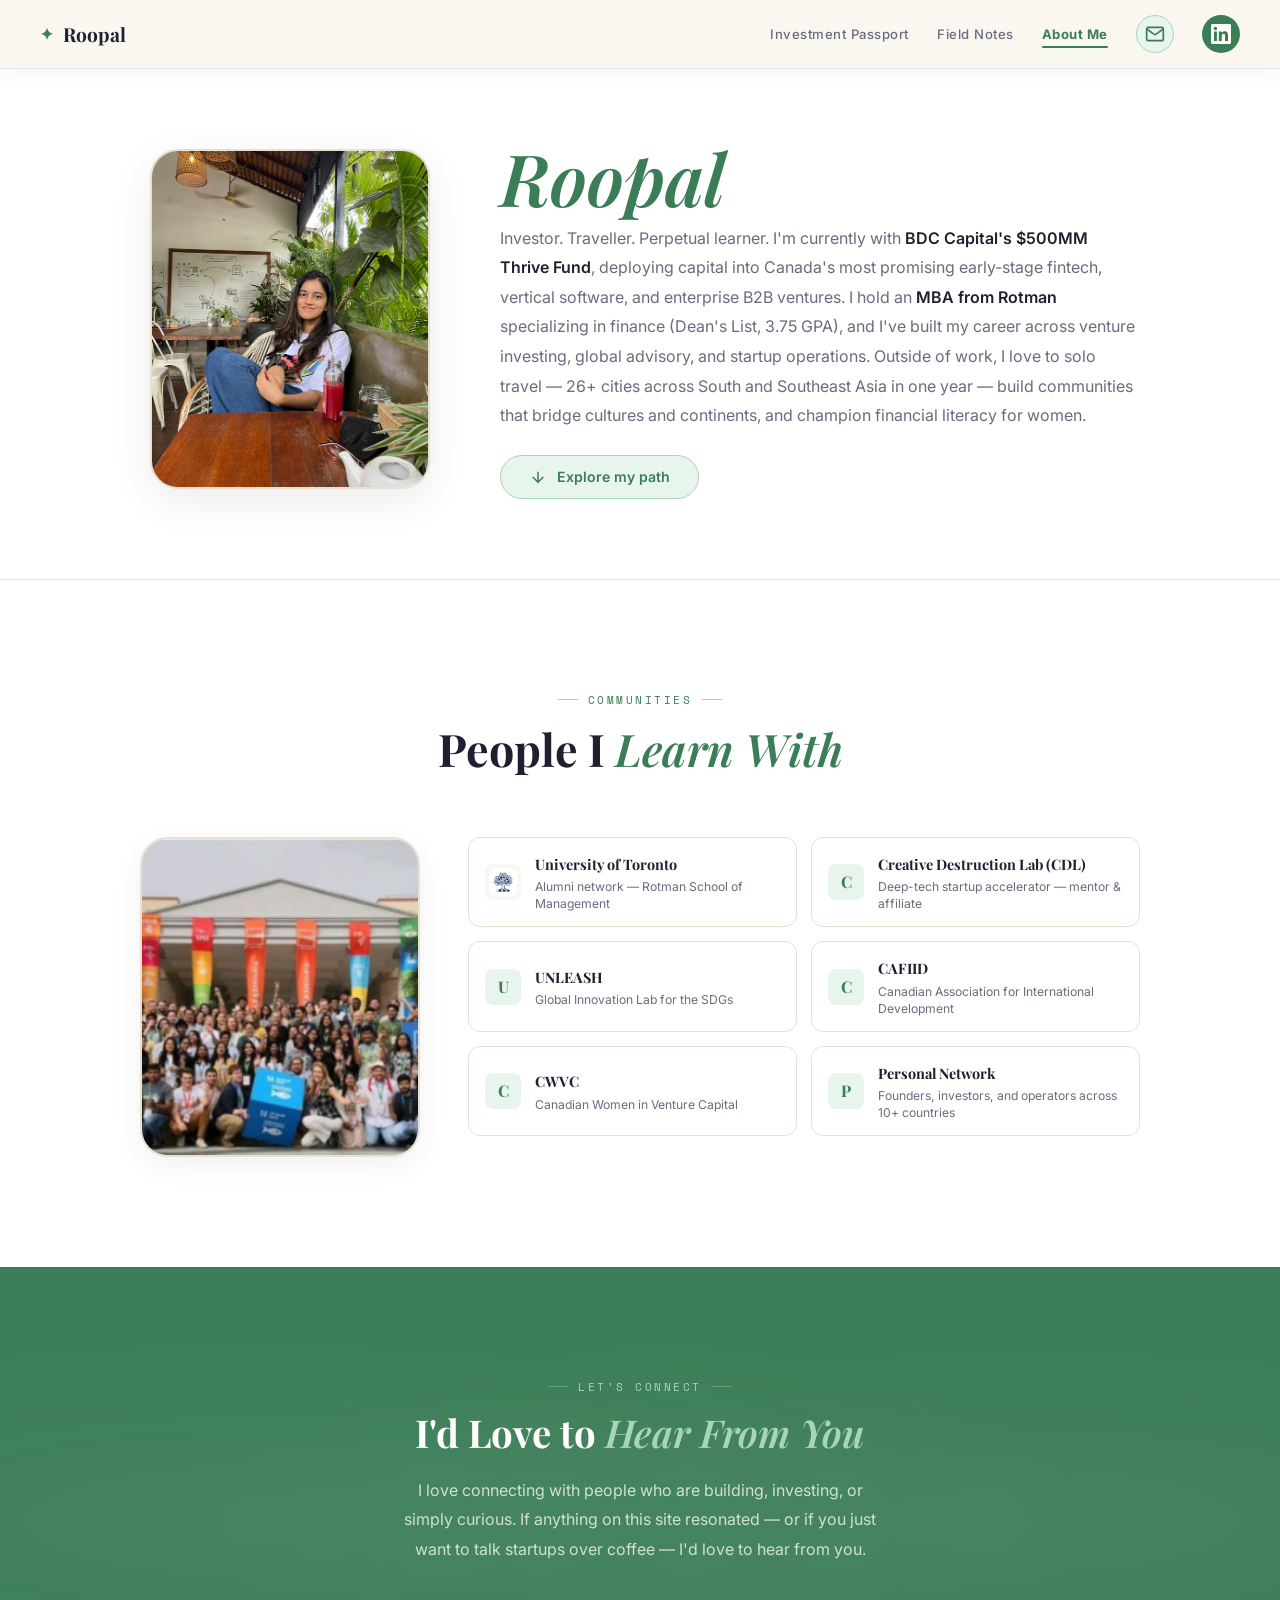
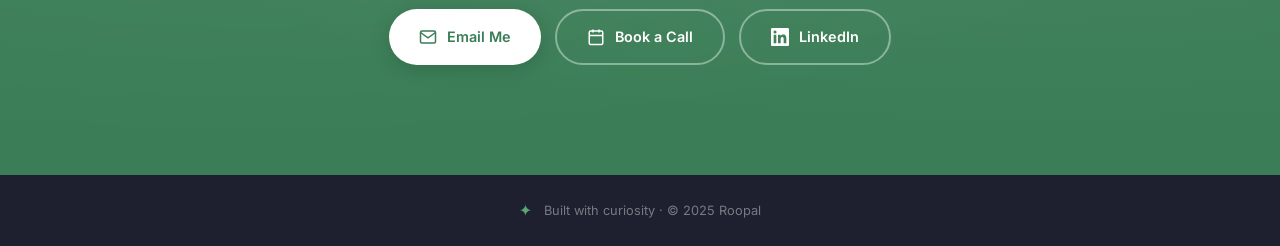
==== commit f9314974: "Nav icons, deal spotlight arrows, squiggly alternating roadmap with 12 milestones Co-Authored-By: Cl" ====
--- a/about.html
+++ b/about.html
@@ -27,8 +27,8 @@
         <li><a href="index.html">Investment Passport</a></li>
         <li><a href="learning.html">Field Notes</a></li>
         <li><a href="about.html" class="active">About Me</a></li>
-        <li><a href="mailto:roopaldahiya5@gmail.com" class="nav-cta nav-cta-email">Email Me</a></li>
-        <li><a href="https://www.linkedin.com/in/roopaldahiya" target="_blank" rel="noopener" class="nav-cta nav-cta-linkedin">LinkedIn</a></li>
+        <li><a href="mailto:roopaldahiya5@gmail.com" class="nav-cta nav-cta-email" aria-label="Email"><svg viewBox="0 0 24 24" fill="none" stroke="currentColor" stroke-width="2" width="20" height="20"><path d="M4 4h16c1.1 0 2 .9 2 2v12c0 1.1-.9 2-2 2H4c-1.1 0-2-.9-2-2V6c0-1.1.9-2 2-2z"/><polyline points="22,6 12,13 2,6"/></svg></a></li>
+        <li><a href="https://www.linkedin.com/in/roopaldahiya" target="_blank" rel="noopener" class="nav-cta nav-cta-linkedin" aria-label="LinkedIn"><svg viewBox="0 0 24 24" fill="currentColor" width="20" height="20"><path d="M20.447 20.452h-3.554v-5.569c0-1.328-.027-3.037-1.852-3.037-1.853 0-2.136 1.445-2.136 2.939v5.667H9.351V9h3.414v1.561h.046c.477-.9 1.637-1.85 3.37-1.85 3.601 0 4.267 2.37 4.267 5.455v6.286zM5.337 7.433a2.062 2.062 0 01-2.063-2.065 2.064 2.064 0 112.063 2.065zm1.782 13.019H3.555V9h3.564v11.452zM22.225 0H1.771C.792 0 0 .774 0 1.729v20.542C0 23.227.792 24 1.771 24h20.451C23.2 24 24 23.227 24 22.271V1.729C24 .774 23.2 0 22.222 0h.003z"/></svg></a></li>
       </ul>
     </div>
   </nav>
--- a/css/styles.css
+++ b/css/styles.css
@@ -142,13 +142,17 @@
 }
 
 .nav-cta {
-  padding: 7px 18px !important;
-  border-radius: 24px !important;
-  font-size: 0.78rem !important;
-  font-weight: 600 !important;
-  letter-spacing: 0.03em !important;
+  display: flex !important;
+  align-items: center;
+  justify-content: center;
+  width: 38px !important;
+  height: 38px !important;
+  padding: 0 !important;
+  border-radius: 50% !important;
   transition: background var(--trans), color var(--trans), transform var(--trans) !important;
 }
+
+.nav-cta svg { display: block; }
 
 .nav-cta-email {
   background: var(--green-pale);
@@ -520,14 +524,21 @@
    DEAL SPOTLIGHT CARDS
 ═══════════════════════════════════════════════════════════ */
 .deal-cards {
-  display: grid;
-  grid-template-columns: repeat(3, 1fr);
+  display: flex;
   gap: 28px;
-  max-width: 1140px;
-  margin: 0 auto;
-}
+  flex: 1;
+  overflow-x: auto;
+  scroll-behavior: smooth;
+  scroll-snap-type: x mandatory;
+  -webkit-overflow-scrolling: touch;
+}
+
+.deal-cards::-webkit-scrollbar { display: none; }
 
 .deal-card {
+  flex: 1 0 calc(33.33% - 19px);
+  min-width: 280px;
+  scroll-snap-align: start;
   background: var(--white);
   border: 1.5px solid var(--cream-dark);
   border-radius: var(--radius-lg);
@@ -1214,130 +1225,154 @@
 }
 
 /* ═══════════════════════════════════════════════════════════
-   ROADMAP TIMELINE (non-expandable, with logos)
-═══════════════════════════════════════════════════════════ */
-.roadmap {
-  max-width: 800px;
+   SQUIGGLY ROADMAP — alternating up/down, no scroll
+═══════════════════════════════════════════════════════════ */
+.rm-track {
+  display: flex;
+  flex-wrap: wrap;
+  justify-content: center;
+  max-width: 1140px;
   margin: 0 auto;
   position: relative;
-  padding-left: 60px;
-}
-
-/* The connecting line */
-.roadmap::before {
-  content: '';
+}
+
+.rm-svg {
   position: absolute;
-  left: 24px;
-  top: 10px;
-  bottom: 10px;
-  width: 3px;
-  background: linear-gradient(180deg, var(--green), var(--sky), var(--purple), var(--coral));
-  border-radius: 3px;
-}
-
-.roadmap-stop {
+  top: 0;
+  left: 0;
+  pointer-events: none;
+  z-index: 0;
+}
+
+.rm-item {
+  width: calc(100% / 6);
+  display: flex;
+  flex-direction: column;
+  align-items: center;
+  text-align: center;
   position: relative;
-  padding: 0 0 32px 0;
-  display: flex;
-  align-items: flex-start;
-  gap: 0;
-}
-
-.roadmap-stop:last-child { padding-bottom: 0; }
-
-.roadmap-node {
-  position: absolute;
-  left: -52px;
-  top: 6px;
-  width: 40px;
-  height: 40px;
+  z-index: 1;
+}
+
+.rm-area {
+  height: 140px;
+  display: flex;
+  justify-content: center;
+  padding: 0 4px;
+}
+
+.rm-area-top { align-items: flex-end; padding-bottom: 14px; }
+.rm-area-bottom { align-items: flex-start; padding-top: 14px; }
+
+.rm-dot {
+  width: 44px;
+  height: 44px;
   border-radius: 50%;
   background: var(--white);
   border: 3px solid var(--green-light);
   display: flex;
   align-items: center;
   justify-content: center;
-  z-index: 1;
+  z-index: 3;
   box-shadow: 0 4px 12px rgba(0,0,0,0.08);
   overflow: hidden;
-  transition: border-color var(--trans), box-shadow var(--trans);
-}
-
-.roadmap-stop:hover .roadmap-node {
+  flex-shrink: 0;
+  transition: border-color var(--trans), box-shadow var(--trans), transform var(--trans);
+}
+
+.rm-item:hover .rm-dot {
   border-color: var(--green);
-  box-shadow: 0 4px 20px rgba(58,125,86,0.2);
-}
-
-.roadmap-logo {
+  box-shadow: 0 4px 20px rgba(58,125,86,0.25);
+  transform: scale(1.15);
+}
+
+.rm-future-dot {
+  border-color: var(--amber);
+  border-style: dashed;
+  background: var(--amber-pale);
+}
+
+.rm-logo {
   width: 26px;
   height: 26px;
   object-fit: contain;
 }
 
-.roadmap-emoji {
-  font-size: 1.1rem;
-}
-
-.roadmap-content {
+.rm-emoji { font-size: 1.1rem; }
+
+.rm-card { max-width: 155px; }
+
+.rm-parent {
+  display: block;
+  font-family: var(--font-mono);
+  font-size: 0.56rem;
+  color: var(--coral);
+  text-transform: uppercase;
+  letter-spacing: 0.08em;
+  margin-bottom: 1px;
+  font-weight: 600;
+}
+
+.rm-era {
+  display: block;
+  font-family: var(--font-mono);
+  font-size: 0.58rem;
+  color: var(--green);
+  text-transform: uppercase;
+  letter-spacing: 0.08em;
+  font-weight: 600;
+  margin-bottom: 2px;
+}
+
+.rm-title {
+  font-family: var(--font-serif);
+  font-size: 0.82rem;
+  font-weight: 700;
+  color: var(--ink);
+  line-height: 1.3;
+  margin-bottom: 4px;
+}
+
+.rm-why {
+  font-size: 0.7rem;
+  color: var(--ink-dim);
+  line-height: 1.5;
+}
+
+.rm-future .rm-era { color: var(--amber); }
+.rm-future .rm-title { color: var(--amber); font-style: italic; }
+.rm-future .rm-why { color: var(--ink-faint); font-style: italic; }
+
+/* ═══════════════════════════════════════════════════════════
+   DEAL SPOTLIGHT — Arrow Navigation
+═══════════════════════════════════════════════════════════ */
+.deal-scroll-wrap {
+  display: flex;
+  align-items: center;
+  gap: 16px;
+  max-width: 1200px;
+  margin: 0 auto;
+}
+
+.deal-arrow {
+  width: 42px;
+  height: 42px;
+  border-radius: 50%;
   background: var(--white);
   border: 1.5px solid var(--cream-dark);
-  border-radius: var(--radius);
-  padding: 18px 22px;
-  flex: 1;
-  transition: border-color var(--trans), box-shadow var(--trans);
-}
-
-.roadmap-stop:hover .roadmap-content {
-  border-color: var(--green-light);
-  box-shadow: 0 6px 20px rgba(0,0,0,0.06);
-}
-
-.roadmap-header {
-  display: flex;
-  align-items: center;
-  gap: 12px;
-  margin-bottom: 4px;
-}
-
-.roadmap-era {
-  font-family: var(--font-mono);
-  font-size: 0.68rem;
-  color: var(--green);
-  text-transform: uppercase;
-  letter-spacing: 0.1em;
-  font-weight: 600;
-}
-
-.roadmap-years {
-  font-family: var(--font-mono);
-  font-size: 0.65rem;
-  color: var(--ink-faint);
-  letter-spacing: 0.05em;
-}
-
-.roadmap-title {
-  font-family: var(--font-serif);
-  font-size: 1rem;
-  font-weight: 700;
-  color: var(--ink);
-  line-height: 1.4;
-  margin-bottom: 6px;
-}
-
-.roadmap-detail {
-  font-size: 0.88rem;
+  display: flex;
+  align-items: center;
+  justify-content: center;
+  cursor: pointer;
   color: var(--ink-dim);
-  line-height: 1.7;
-}
-
-.roadmap-detail a {
-  color: var(--green);
-  text-decoration: underline;
-  text-underline-offset: 2px;
-}
-
-.roadmap-detail a:hover {
-  color: var(--green-mid);
+  flex-shrink: 0;
+  transition: border-color var(--trans), background var(--trans), color var(--trans);
+}
+
+.deal-arrow:hover {
+  border-color: var(--green);
+  color: var(--green);
+  background: var(--green-pale);
 }
 
 /* ═══════════════════════════════════════════════════════════
@@ -1635,10 +1670,14 @@
     grid-template-columns: 1fr;
   }
 
-  .roadmap { padding-left: 50px; }
-  .roadmap-node { left: -44px; width: 34px; height: 34px; }
-  .roadmap-logo { width: 22px; height: 22px; }
-  .roadmap::before { left: 20px; }
+  .rm-item { width: calc(100% / 4); }
+  .rm-area { height: 120px; }
+  .rm-dot { width: 38px; height: 38px; }
+  .rm-logo { width: 22px; height: 22px; }
+  .rm-why { font-size: 0.66rem; }
+  .rm-card { max-width: 130px; }
+  .deal-arrow { display: none; }
+  .deal-cards { grid-template-columns: 1fr; }
 }
 
 @media (max-width: 480px) {
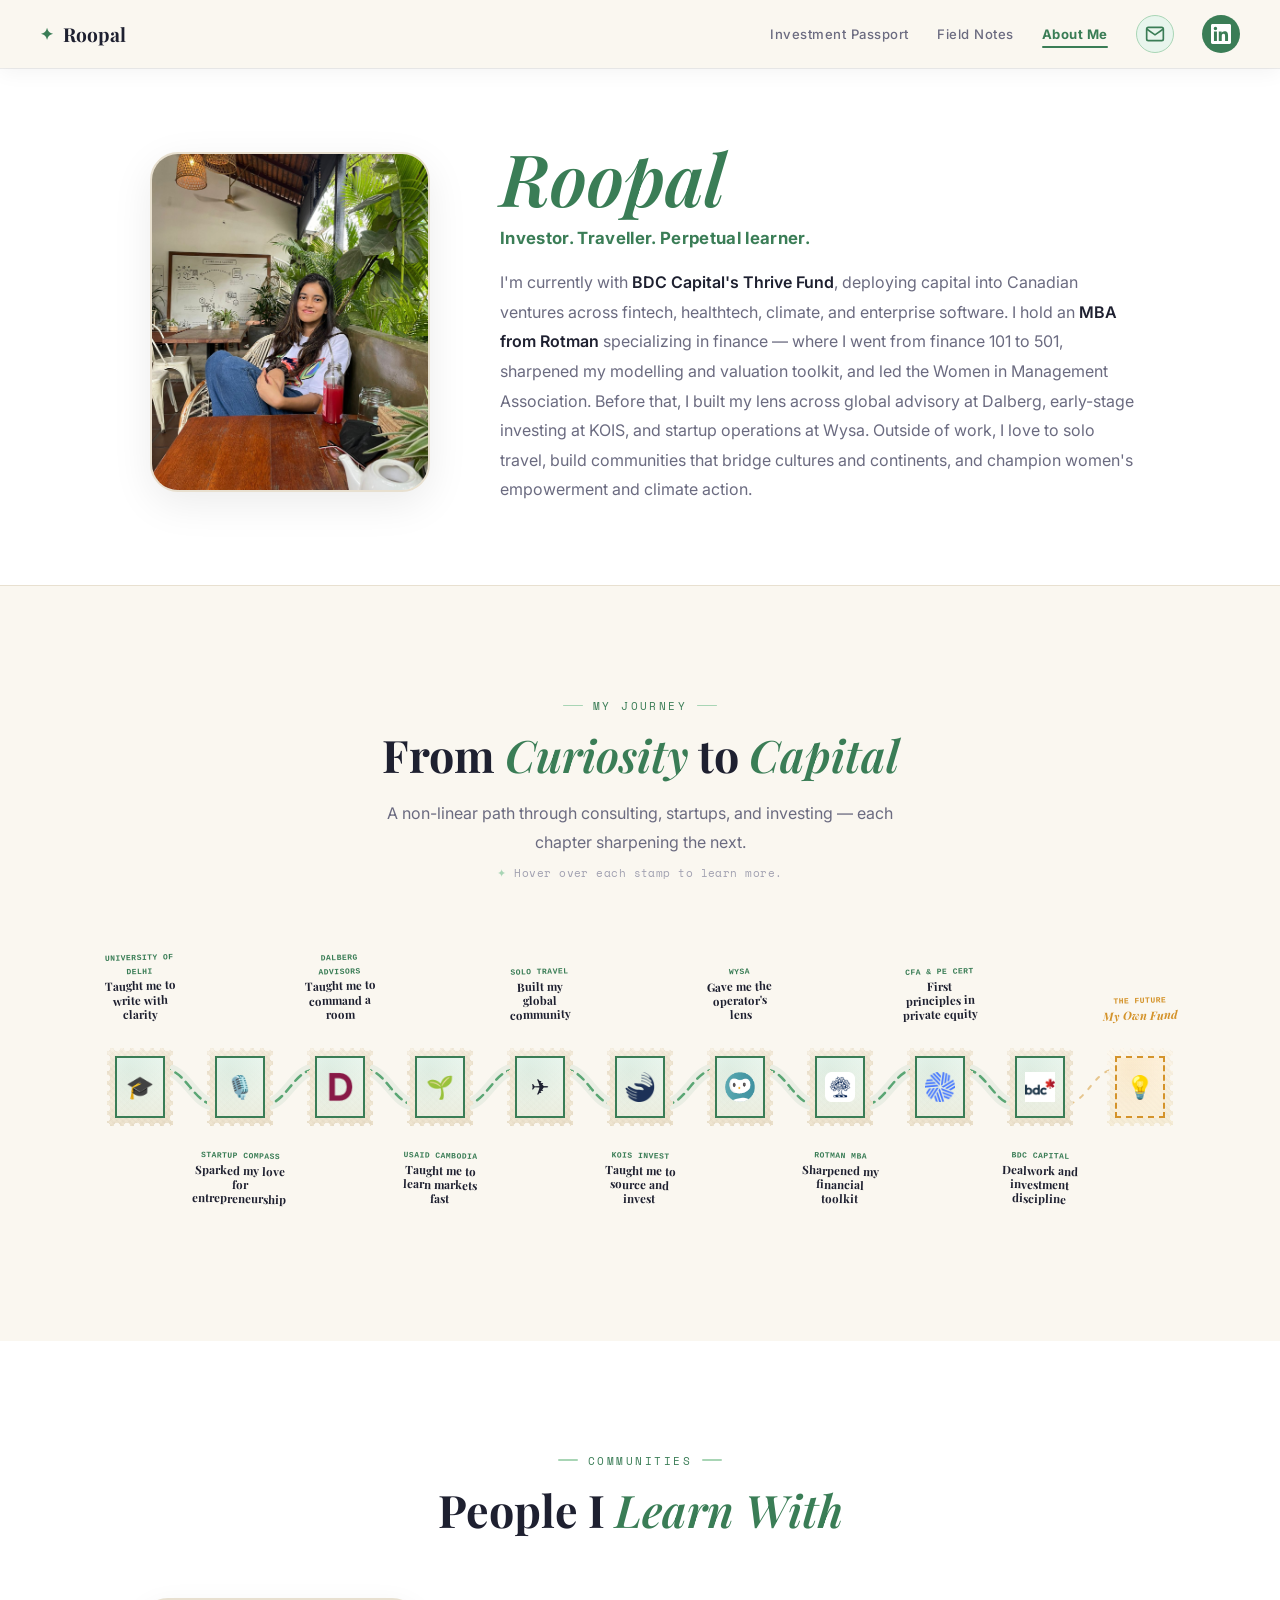
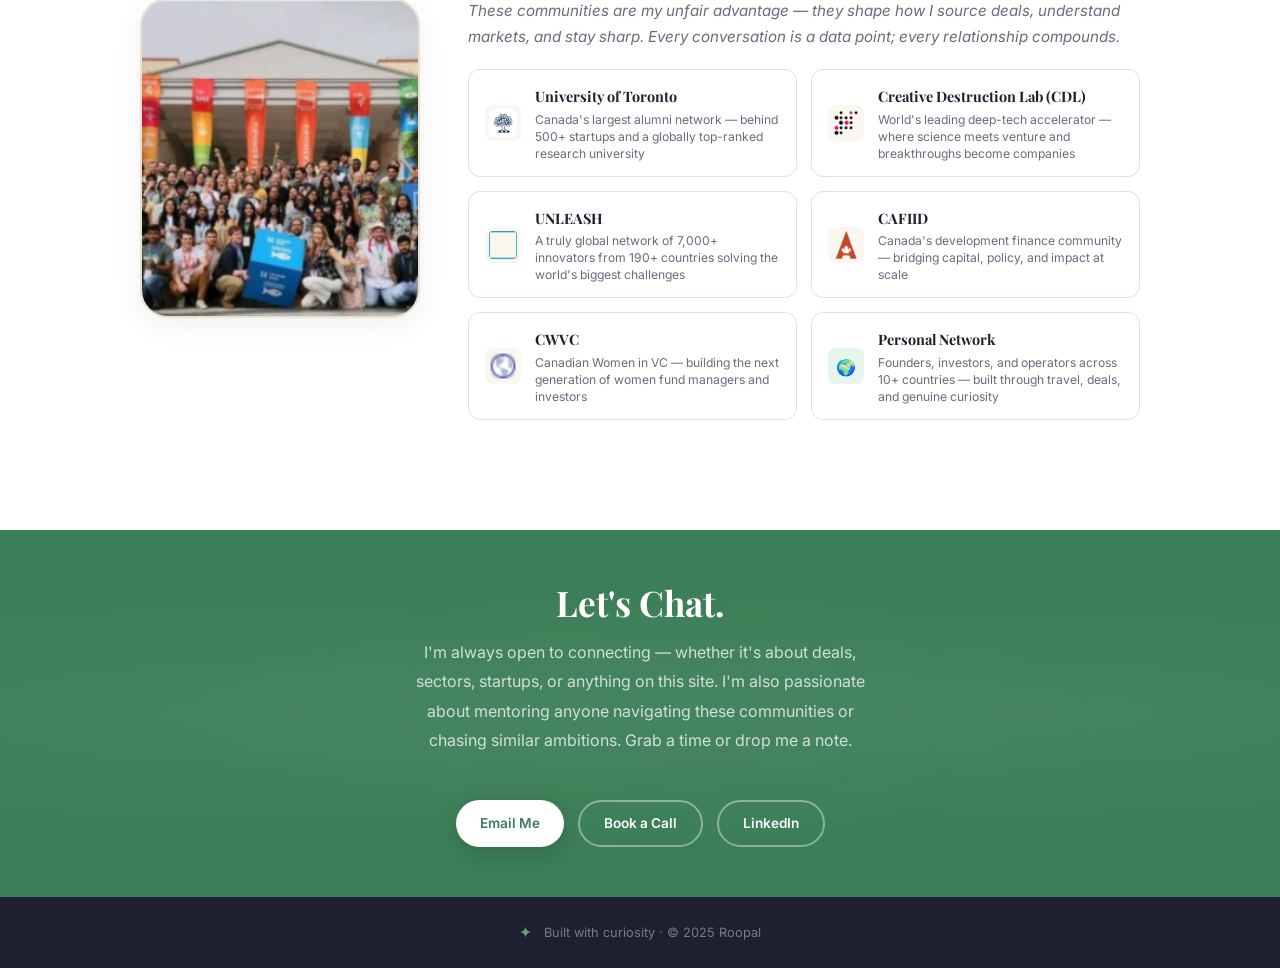
==== commit 1719ea98: "Remove Explore my path toggle, timeline always visible with hover hint - Timeline section no longer " ====
--- a/about.html
+++ b/about.html
@@ -40,13 +40,14 @@
     </div>
   </section>
 
-  <!-- ─── CAREER TIMELINE (hidden by default, revealed by Explore my path) ── -->
-  <section id="timeline" class="section timeline-hidden">
+  <!-- ─── CAREER TIMELINE ──────────────────────────────── -->
+  <section id="timeline" class="section">
     <div class="section-header reveal">
       <p class="section-label">My Journey</p>
       <h2>From <em>Curiosity</em> to <em>Capital</em></h2>
       <p class="section-desc">
         A non-linear path through consulting, startups, and investing — each chapter sharpening the next.
+        <span class="hover-hint">Hover over each stamp to learn more.</span>
       </p>
     </div>
     <div class="timeline-wrap reveal" id="timelineWrap">
--- a/css/styles.css
+++ b/css/styles.css
@@ -234,37 +234,45 @@
   inset: 0;
   z-index: 2;
   display: flex;
-  align-items: center;
+  align-items: flex-start;
   justify-content: flex-start;
-  padding: 0 8%;
+  padding: 90px 6% 30px;
   background: linear-gradient(
     90deg,
-    rgba(250,247,240,0.9) 0%,
-    rgba(250,247,240,0.6) 42%,
-    transparent 68%
+    rgba(250,247,240,0.92) 0%,
+    rgba(250,247,240,0.7) 40%,
+    transparent 65%
   );
   pointer-events: none;
+  overflow-y: auto;
 }
 
 .hero-content {
-  max-width: 500px;
+  max-width: 480px;
   pointer-events: all;
+}
+
+.hero-intro {
+  font-size: 0.92rem;
+  color: var(--ink-mid);
+  line-height: 1.65;
+  margin-bottom: 18px;
 }
 
 .hero-title {
   font-family: var(--font-serif);
-  font-size: clamp(2.8rem, 5vw, 4rem);
+  font-size: clamp(2.2rem, 4vw, 3rem);
   font-weight: 700;
   line-height: 1.15;
   color: var(--ink);
+  margin-bottom: 12px;
+}
+
+.hero-stats {
+  display: flex;
+  align-items: center;
+  gap: 24px;
   margin-bottom: 20px;
-}
-
-.hero-stats {
-  display: flex;
-  align-items: center;
-  gap: 24px;
-  margin-bottom: 44px;
   background: rgba(255,255,255,0.7);
   backdrop-filter: blur(8px);
   border: 1px solid rgba(0,0,0,0.06);
@@ -300,10 +308,113 @@
   background: var(--cream-dark);
 }
 
+/* ── Hero Deal Spotlight (on-map carousel) ── */
+.hero-deal-spotlight {
+  background: rgba(255,255,255,0.82);
+  backdrop-filter: blur(12px);
+  border: 1px solid rgba(0,0,0,0.07);
+  border-radius: var(--radius-lg);
+  padding: 16px 18px 14px;
+  max-width: 400px;
+}
+
+.hero-deal-header {
+  display: flex;
+  align-items: center;
+  justify-content: space-between;
+  margin-bottom: 12px;
+}
+
+.hero-deal-header h3 {
+  font-family: var(--font-serif);
+  font-size: 1rem;
+  font-weight: 600;
+  color: var(--ink);
+  margin: 0;
+}
+
+.hero-deal-nav {
+  display: flex;
+  align-items: center;
+  gap: 8px;
+}
+
+.hero-deal-btn {
+  width: 30px;
+  height: 30px;
+  border-radius: 50%;
+  background: var(--white);
+  border: 1.5px solid var(--cream-dark);
+  display: flex;
+  align-items: center;
+  justify-content: center;
+  cursor: pointer;
+  color: var(--ink-dim);
+  transition: border-color var(--trans), background var(--trans), color var(--trans);
+}
+
+.hero-deal-btn:hover {
+  border-color: var(--green);
+  color: var(--green);
+  background: var(--green-pale);
+}
+
+.hero-deal-counter {
+  font-family: var(--font-mono);
+  font-size: 0.65rem;
+  color: var(--ink-faint);
+  letter-spacing: 0.05em;
+}
+
+.hero-deal-card .deal-card {
+  background: transparent;
+  border: none;
+  border-radius: 0;
+  padding: 0;
+  overflow: visible;
+}
+
+.hero-deal-card .deal-card::before {
+  display: none;
+}
+
+.hero-deal-card .deal-card:hover {
+  transform: none;
+  box-shadow: none;
+}
+
+.hero-deal-card .deal-card-header {
+  margin-bottom: 8px;
+}
+
+.hero-deal-card .deal-title {
+  font-size: 0.95rem;
+}
+
+.hero-deal-card .deal-desc {
+  font-size: 0.8rem;
+  line-height: 1.6;
+  margin-bottom: 10px;
+  display: -webkit-box;
+  -webkit-line-clamp: 3;
+  -webkit-box-orient: vertical;
+  overflow: hidden;
+}
+
+.hero-deal-card .deal-facts {
+  margin-bottom: 8px;
+}
+
+.hero-deal-card .deal-insight {
+  font-size: 0.78rem;
+  padding: 10px 12px;
+  border-radius: 8px;
+}
+
 .map-legend {
   position: absolute;
-  bottom: 36px;
-  right: 36px;
+  bottom: 24px;
+  right: 30px;
   z-index: 3;
   background: rgba(255,255,255,0.88);
   backdrop-filter: blur(8px);
@@ -330,6 +441,22 @@
 .dot-invest  { background: var(--green); box-shadow: 0 0 6px rgba(58,125,86,0.5); }
 .dot-support { background: var(--ink-faint); box-shadow: 0 0 6px rgba(160,160,176,0.5); }
 .dot-star    { background: var(--amber); box-shadow: 0 0 6px rgba(212,147,42,0.5); }
+
+.legend-note {
+  font-size: 0.6rem;
+  color: var(--ink-faint);
+  font-style: italic;
+  margin-top: 4px;
+}
+
+/* Showcase note — subtle disclaimer */
+.showcase-note {
+  font-size: 0.72rem;
+  color: var(--ink-faint);
+  font-style: italic;
+  font-family: var(--font-sans);
+  margin-top: 6px;
+}
 
 /* Map pin markers */
 .pin-marker {
@@ -400,19 +527,24 @@
 
 /* Map popup — deal spotlight */
 .pin-popup { min-width: 200px; }
+.popup-header {
+  display: flex;
+  align-items: center;
+  gap: 8px;
+  margin-bottom: 6px;
+}
 .popup-flag-img {
-  width: 32px;
+  width: 28px;
   height: auto;
   border-radius: 3px;
-  margin-bottom: 8px;
   box-shadow: 0 1px 4px rgba(0,0,0,0.12);
-  display: block;
+  flex-shrink: 0;
 }
 .pin-popup h4 {
   font-family: var(--font-serif);
-  font-size: 1.05rem;
+  font-size: 0.95rem;
   color: var(--ink);
-  margin-bottom: 4px;
+  margin: 0;
 }
 .popup-deal-label {
   font-family: var(--font-mono);
@@ -563,31 +695,31 @@
   border-color: var(--green-light);
 }
 
-.deal-card-top {
-  display: flex;
-  align-items: center;
-  gap: 14px;
-  margin-bottom: 16px;
+.deal-card-header {
+  display: flex;
+  align-items: center;
+  gap: 12px;
+  margin-bottom: 10px;
 }
 
 .deal-flag {
-  width: 36px;
+  width: 30px;
   height: auto;
   border-radius: 4px;
   box-shadow: 0 2px 6px rgba(0,0,0,0.12);
-}
-
-.deal-top-tags {
-  display: flex;
-  flex-wrap: wrap;
+  flex-shrink: 0;
+}
+
+.deal-tags {
+  display: flex;
   gap: 6px;
-  align-items: center;
+  margin-bottom: 10px;
 }
 
 .deal-stage-tag {
   font-family: var(--font-mono);
-  font-size: 0.68rem;
-  padding: 4px 12px;
+  font-size: 0.65rem;
+  padding: 3px 10px;
   border-radius: 20px;
   background: var(--amber-pale);
   color: var(--amber);
@@ -596,12 +728,29 @@
   letter-spacing: 0.03em;
 }
 
+.deal-facts {
+  display: flex;
+  flex-wrap: wrap;
+  gap: 6px;
+  margin-bottom: 12px;
+}
+
+.deal-fact {
+  font-family: var(--font-mono);
+  font-size: 0.62rem;
+  padding: 2px 8px;
+  border-radius: 4px;
+  background: var(--cream-mid);
+  color: var(--ink-dim);
+  font-weight: 500;
+}
+
 .deal-title {
   font-family: var(--font-serif);
-  font-size: 1.2rem;
+  font-size: 1.1rem;
   font-weight: 700;
   color: var(--ink);
-  margin-bottom: 12px;
+  margin: 0;
 }
 
 .deal-desc {
@@ -643,17 +792,53 @@
   padding-left: 24px;
   display: flex;
   flex-direction: column;
+  gap: 8px;
+}
+
+.lessons-plain li {
+  font-size: 0.85rem;
+  color: var(--ink-mid);
+  line-height: 1.65;
+}
+
+.lessons-plain li em {
+  font-style: normal;
+  color: var(--green);
+  font-weight: 600;
+}
+
+.lessons-plain li::marker {
+  color: var(--green);
+}
+
+/* Sources — simple bullet list with links */
+.sources-plain {
+  list-style: disc;
+  padding-left: 24px;
+  display: flex;
+  flex-direction: column;
   gap: 10px;
 }
 
-.lessons-plain li {
-  font-size: 1rem;
+.sources-plain li {
+  font-size: 0.88rem;
   color: var(--ink-mid);
-  line-height: 1.75;
-}
-
-.lessons-plain li::marker {
-  color: var(--green);
+  line-height: 1.65;
+}
+
+.sources-plain li::marker {
+  color: var(--green);
+}
+
+.sources-plain a {
+  color: var(--green);
+  text-decoration: none;
+  transition: color var(--trans);
+}
+
+.sources-plain a:hover {
+  color: var(--green-mid);
+  text-decoration: underline;
 }
 
 /* ═══════════════════════════════════════════════════════════
@@ -874,31 +1059,28 @@
    FIELD ARTICLES (Learning from the Field) — inside diary
 ═══════════════════════════════════════════════════════════ */
 .field-article {
-  background: rgba(255,255,255,0.85);
-  backdrop-filter: blur(4px);
-  border: 1.5px solid var(--cream-dark);
-  border-radius: var(--radius-lg);
-  padding: 24px 28px;
+  background: var(--white);
+  border: none;
+  border-left: 3px solid var(--green-light);
+  border-radius: 0 var(--radius) var(--radius) 0;
+  padding: 22px 26px 22px 28px;
   cursor: pointer;
-  transition: border-color var(--trans), transform var(--trans), box-shadow var(--trans);
+  transition: border-color var(--trans), transform var(--trans), box-shadow var(--trans), background var(--trans);
   position: relative;
   overflow: hidden;
-  margin-bottom: 16px;
+  margin-bottom: 12px;
+  box-shadow: 0 2px 12px rgba(0,0,0,0.04);
 }
 
 .field-article::before {
-  content: '';
-  position: absolute;
-  top: 0; left: 0; right: 0;
-  height: 4px;
-  background: linear-gradient(90deg, var(--green), var(--teal));
-  border-radius: 4px 4px 0 0;
+  display: none;
 }
 
 .field-article:hover {
-  border-color: var(--green-light);
-  transform: translateY(-3px);
-  box-shadow: 0 10px 32px rgba(0,0,0,0.08);
+  border-left-color: var(--green);
+  transform: translateX(4px);
+  box-shadow: 0 4px 20px rgba(0,0,0,0.07);
+  background: rgba(232,245,237,0.15);
 }
 
 .field-article-header {
@@ -1128,11 +1310,12 @@
 }
 
 .about-tagline {
-  font-family: var(--font-mono);
-  font-size: 0.78rem;
-  letter-spacing: 0.08em;
-  color: var(--ink-dim);
-  margin-bottom: 20px;
+  font-family: var(--font-sans);
+  font-size: 1.05rem;
+  font-weight: 700;
+  letter-spacing: 0.02em;
+  color: var(--green);
+  margin-bottom: 16px;
 }
 
 .about-bio {
@@ -1185,43 +1368,25 @@
 }
 
 /* Explore my path button */
-.explore-path-btn {
-  display: inline-flex;
-  align-items: center;
-  gap: 10px;
-  margin-top: 24px;
-  padding: 12px 28px;
-  font-family: var(--font-sans);
-  font-size: 0.88rem;
-  font-weight: 600;
-  color: var(--green);
-  background: var(--green-pale);
-  border: 1.5px solid var(--green-light);
-  border-radius: 40px;
-  cursor: pointer;
-  transition: all var(--trans);
-}
-
-.explore-path-btn:hover {
-  background: var(--green);
-  color: var(--white);
-  border-color: var(--green);
-  transform: translateY(-2px);
-  box-shadow: 0 6px 20px rgba(58,125,86,0.2);
-}
-
-.explore-path-btn svg {
-  animation: bounce 2s ease-in-out infinite;
-}
-
-@keyframes bounce {
-  0%, 100% { transform: translateY(0); }
-  50% { transform: translateY(4px); }
-}
-
-/* Timeline hidden by default */
-.timeline-hidden {
-  display: none;
+/* Hover hint for timeline */
+.hover-hint {
+  display: block;
+  margin-top: 6px;
+  font-family: var(--font-mono);
+  font-size: 0.7rem;
+  color: var(--ink-faint);
+  letter-spacing: 0.04em;
+  animation: gentle-pulse 2.5s ease-in-out infinite;
+}
+
+.hover-hint::before {
+  content: '✦ ';
+  color: var(--green-light);
+}
+
+@keyframes gentle-pulse {
+  0%, 100% { opacity: 0.6; }
+  50% { opacity: 1; }
 }
 
 /* ═══════════════════════════════════════════════════════════
@@ -1229,11 +1394,12 @@
 ═══════════════════════════════════════════════════════════ */
 .rm-track {
   display: flex;
-  flex-wrap: wrap;
+  flex-wrap: nowrap;
   justify-content: center;
-  max-width: 1140px;
+  max-width: 100%;
   margin: 0 auto;
   position: relative;
+  padding: 0 20px;
 }
 
 .rm-svg {
@@ -1245,7 +1411,8 @@
 }
 
 .rm-item {
-  width: calc(100% / 6);
+  flex: 1 1 0;
+  min-width: 0;
   display: flex;
   flex-direction: column;
   align-items: center;
@@ -1255,125 +1422,169 @@
 }
 
 .rm-area {
-  height: 140px;
+  height: 105px;
   display: flex;
   justify-content: center;
-  padding: 0 4px;
-}
-
-.rm-area-top { align-items: flex-end; padding-bottom: 14px; }
-.rm-area-bottom { align-items: flex-start; padding-top: 14px; }
-
+  padding: 0 2px;
+}
+
+.rm-area-top { align-items: flex-end; padding-bottom: 16px; }
+.rm-area-bottom { align-items: flex-start; padding-top: 16px; }
+
+/* ── Postage stamp dots ── */
 .rm-dot {
-  width: 44px;
-  height: 44px;
-  border-radius: 50%;
-  background: var(--white);
-  border: 3px solid var(--green-light);
+  --p: 10px;   /* perforation spacing */
+  --r: 3px;    /* perforation hole radius */
+  width: 66px;
+  height: 78px;
+  border-radius: 0;
   display: flex;
   align-items: center;
   justify-content: center;
   z-index: 3;
-  box-shadow: 0 4px 12px rgba(0,0,0,0.08);
-  overflow: hidden;
   flex-shrink: 0;
-  transition: border-color var(--trans), box-shadow var(--trans), transform var(--trans);
+  position: relative;
+  transition: transform var(--trans), filter var(--trans);
+  filter: drop-shadow(0 2px 8px rgba(0,0,0,0.15));
+
+  /* Aged paper texture */
+  background:
+    repeating-linear-gradient(
+      45deg,
+      transparent, transparent 2px,
+      rgba(139,119,90,0.04) 2px, rgba(139,119,90,0.04) 4px
+    ),
+    repeating-linear-gradient(
+      -45deg,
+      transparent, transparent 3px,
+      rgba(139,119,90,0.03) 3px, rgba(139,119,90,0.03) 5px
+    ),
+    linear-gradient(170deg, #f8f2e6 0%, #f0e6d2 30%, #f4ecda 60%, #ebe0ca 100%);
+
+  /* Circular perforation cutouts on all 4 edges */
+  -webkit-mask:
+    radial-gradient(circle var(--r) at calc(var(--p)/2) 0,    #0000 97%, #000) calc(var(--p)/-2) 0 / var(--p) 100% repeat-x,
+    radial-gradient(circle var(--r) at calc(var(--p)/2) 100%,  #0000 97%, #000) calc(var(--p)/-2) 0 / var(--p) 100% repeat-x,
+    radial-gradient(circle var(--r) at 0    calc(var(--p)/2),  #0000 97%, #000) 0 calc(var(--p)/-2) / 100% var(--p) repeat-y,
+    radial-gradient(circle var(--r) at 100% calc(var(--p)/2),  #0000 97%, #000) 0 calc(var(--p)/-2) / 100% var(--p) repeat-y;
+  -webkit-mask-composite: source-in;
+  mask:
+    radial-gradient(circle var(--r) at calc(var(--p)/2) 0,    #0000 97%, #000) calc(var(--p)/-2) 0 / var(--p) 100% repeat-x,
+    radial-gradient(circle var(--r) at calc(var(--p)/2) 100%,  #0000 97%, #000) calc(var(--p)/-2) 0 / var(--p) 100% repeat-x,
+    radial-gradient(circle var(--r) at 0    calc(var(--p)/2),  #0000 97%, #000) 0 calc(var(--p)/-2) / 100% var(--p) repeat-y,
+    radial-gradient(circle var(--r) at 100% calc(var(--p)/2),  #0000 97%, #000) 0 calc(var(--p)/-2) / 100% var(--p) repeat-y;
+  mask-composite: intersect;
+}
+
+/* Inner coloured frame — like real stamp print area */
+.rm-dot::before {
+  content: '';
+  position: absolute;
+  inset: 8px;
+  border: 2px solid var(--green);
+  background:
+    radial-gradient(ellipse at 30% 20%, rgba(58,125,86,0.06), transparent 70%),
+    linear-gradient(180deg, var(--green-pale) 0%, rgba(232,245,237,0.5) 100%);
+  z-index: -1;
+  pointer-events: none;
 }
 
 .rm-item:hover .rm-dot {
-  border-color: var(--green);
-  box-shadow: 0 4px 20px rgba(58,125,86,0.25);
-  transform: scale(1.15);
+  transform: scale(1.15) rotate(-3deg);
+  filter: drop-shadow(0 6px 16px rgba(58,125,86,0.3));
 }
 
 .rm-future-dot {
+  background:
+    repeating-linear-gradient(
+      45deg,
+      transparent, transparent 2px,
+      rgba(139,119,90,0.04) 2px, rgba(139,119,90,0.04) 4px
+    ),
+    linear-gradient(170deg, #fdf8ef 0%, #f8f0de 50%, #f5ecd5 100%);
+}
+
+.rm-future-dot::before {
   border-color: var(--amber);
   border-style: dashed;
-  background: var(--amber-pale);
+  background:
+    radial-gradient(ellipse at 30% 20%, rgba(212,147,42,0.08), transparent 70%),
+    linear-gradient(180deg, var(--amber-pale) 0%, rgba(253,240,217,0.5) 100%);
 }
 
 .rm-logo {
-  width: 26px;
-  height: 26px;
+  width: 30px;
+  height: 30px;
   object-fit: contain;
-}
-
-.rm-emoji { font-size: 1.1rem; }
-
-.rm-card { max-width: 155px; }
-
-.rm-parent {
-  display: block;
-  font-family: var(--font-mono);
-  font-size: 0.56rem;
-  color: var(--coral);
-  text-transform: uppercase;
-  letter-spacing: 0.08em;
-  margin-bottom: 1px;
-  font-weight: 600;
+  position: relative;
+  z-index: 1;
+}
+
+.rm-emoji {
+  font-size: 1.4rem;
+  position: relative;
+  z-index: 1;
+}
+
+/* ── Stamp-style cards ── */
+.rm-card {
+  max-width: 120px;
+  padding: 6px 8px;
+  border: 1.5px dashed transparent;
+  border-radius: 6px;
+  transition: border-color var(--trans), background var(--trans), transform var(--trans);
+}
+
+/* Alternating tilts like stamps in a passport */
+.rm-up .rm-card { transform: rotate(-1.5deg); }
+.rm-down .rm-card { transform: rotate(1.5deg); }
+
+.rm-item:hover .rm-card {
+  border-color: var(--green-light);
+  background: var(--green-pale);
+  transform: rotate(0deg);
 }
 
 .rm-era {
   display: block;
   font-family: var(--font-mono);
-  font-size: 0.58rem;
+  font-size: 0.5rem;
   color: var(--green);
   text-transform: uppercase;
-  letter-spacing: 0.08em;
+  letter-spacing: 0.06em;
   font-weight: 600;
-  margin-bottom: 2px;
+  margin-bottom: 1px;
 }
 
 .rm-title {
   font-family: var(--font-serif);
-  font-size: 0.82rem;
+  font-size: 0.72rem;
   font-weight: 700;
   color: var(--ink);
-  line-height: 1.3;
-  margin-bottom: 4px;
+  line-height: 1.25;
+  margin-bottom: 2px;
 }
 
 .rm-why {
-  font-size: 0.7rem;
+  font-size: 0.62rem;
   color: var(--ink-dim);
-  line-height: 1.5;
+  line-height: 1.4;
+  max-height: 0;
+  overflow: hidden;
+  opacity: 0;
+  transition: max-height 0.3s ease, opacity 0.3s ease;
+}
+
+.rm-item:hover .rm-why {
+  max-height: 200px;
+  opacity: 1;
 }
 
 .rm-future .rm-era { color: var(--amber); }
 .rm-future .rm-title { color: var(--amber); font-style: italic; }
 .rm-future .rm-why { color: var(--ink-faint); font-style: italic; }
 
-/* ═══════════════════════════════════════════════════════════
-   DEAL SPOTLIGHT — Arrow Navigation
-═══════════════════════════════════════════════════════════ */
-.deal-scroll-wrap {
-  display: flex;
-  align-items: center;
-  gap: 16px;
-  max-width: 1200px;
-  margin: 0 auto;
-}
-
-.deal-arrow {
-  width: 42px;
-  height: 42px;
-  border-radius: 50%;
-  background: var(--white);
-  border: 1.5px solid var(--cream-dark);
-  display: flex;
-  align-items: center;
-  justify-content: center;
-  cursor: pointer;
-  color: var(--ink-dim);
-  flex-shrink: 0;
-  transition: border-color var(--trans), background var(--trans), color var(--trans);
-}
-
-.deal-arrow:hover {
-  border-color: var(--green);
-  color: var(--green);
-  background: var(--green-pale);
-}
+/* (old deal-scroll-wrap removed — deals now in hero overlay) */
 
 /* ═══════════════════════════════════════════════════════════
    COMMUNITIES — 2+ column grid with logos
@@ -1413,6 +1624,14 @@
   font-size: 4rem;
 }
 
+.community-intro {
+  font-size: 0.95rem;
+  color: var(--ink-dim);
+  line-height: 1.7;
+  margin-bottom: 20px;
+  font-style: italic;
+}
+
 .community-grid {
   display: grid;
   grid-template-columns: repeat(2, 1fr);
@@ -1492,6 +1711,7 @@
   text-align: center;
   position: relative;
   overflow: hidden;
+  padding: 50px 40px;
 }
 
 .contact-section em { color: var(--green-light); }
@@ -1529,10 +1749,10 @@
 .contact-btn {
   display: inline-flex;
   align-items: center;
-  gap: 10px;
-  padding: 14px 30px;
+  gap: 8px;
+  padding: 10px 24px;
   border-radius: 40px;
-  font-size: 0.9rem;
+  font-size: 0.85rem;
   font-weight: 600;
   background: var(--white);
   color: var(--green);
@@ -1608,27 +1828,27 @@
   .nav-toggle { display: flex; }
 
   .hero-overlay {
-    padding: 0 24px;
-    align-items: flex-end;
-    padding-bottom: 64px;
+    padding: 80px 20px 30px;
+    align-items: flex-start;
     background: linear-gradient(
       0deg,
       rgba(250,247,240,0.95) 0%,
-      rgba(250,247,240,0.65) 50%,
+      rgba(250,247,240,0.75) 60%,
       transparent 100%
     );
     justify-content: center;
     text-align: center;
   }
 
-  .hero-stats   { margin: 0 auto 36px; }
+  .hero-stats   { margin: 0 auto 16px; }
+  .hero-deal-spotlight { max-width: 100%; margin: 0 auto; }
+  .hero-deal-header h3 { font-size: 0.9rem; }
 
   .map-legend     { bottom: 20px; right: 16px; }
   .section        { padding: var(--section-gap) 20px; }
   .contact-links  { flex-direction: column; align-items: center; }
   .nav-cta        { display: none !important; }
 
-  .deal-cards { grid-template-columns: 1fr; }
   /* insights-grid removed */
 
   /* Diary layout stacks on mobile */
@@ -1670,18 +1890,17 @@
     grid-template-columns: 1fr;
   }
 
-  .rm-item { width: calc(100% / 4); }
-  .rm-area { height: 120px; }
-  .rm-dot { width: 38px; height: 38px; }
+  .rm-area { height: 80px; }
+  .rm-dot { width: 48px; height: 56px; --s: 6px; }
+  .rm-dot::before { inset: 4px; }
   .rm-logo { width: 22px; height: 22px; }
-  .rm-why { font-size: 0.66rem; }
-  .rm-card { max-width: 130px; }
-  .deal-arrow { display: none; }
-  .deal-cards { grid-template-columns: 1fr; }
+  .rm-card { max-width: 100px; padding: 4px 6px; }
+  .rm-era { font-size: 0.44rem; }
+  .rm-title { font-size: 0.62rem; }
+  .hero-deal-card .deal-desc { -webkit-line-clamp: 2; }
 }
 
 @media (max-width: 480px) {
-  .hero-title  { font-size: 2.2rem; }
+  .hero-title  { font-size: 1.8rem; }
   .stat-num    { font-size: 1.7rem; }
-  .deal-cards  { grid-template-columns: 1fr; }
-}
+}
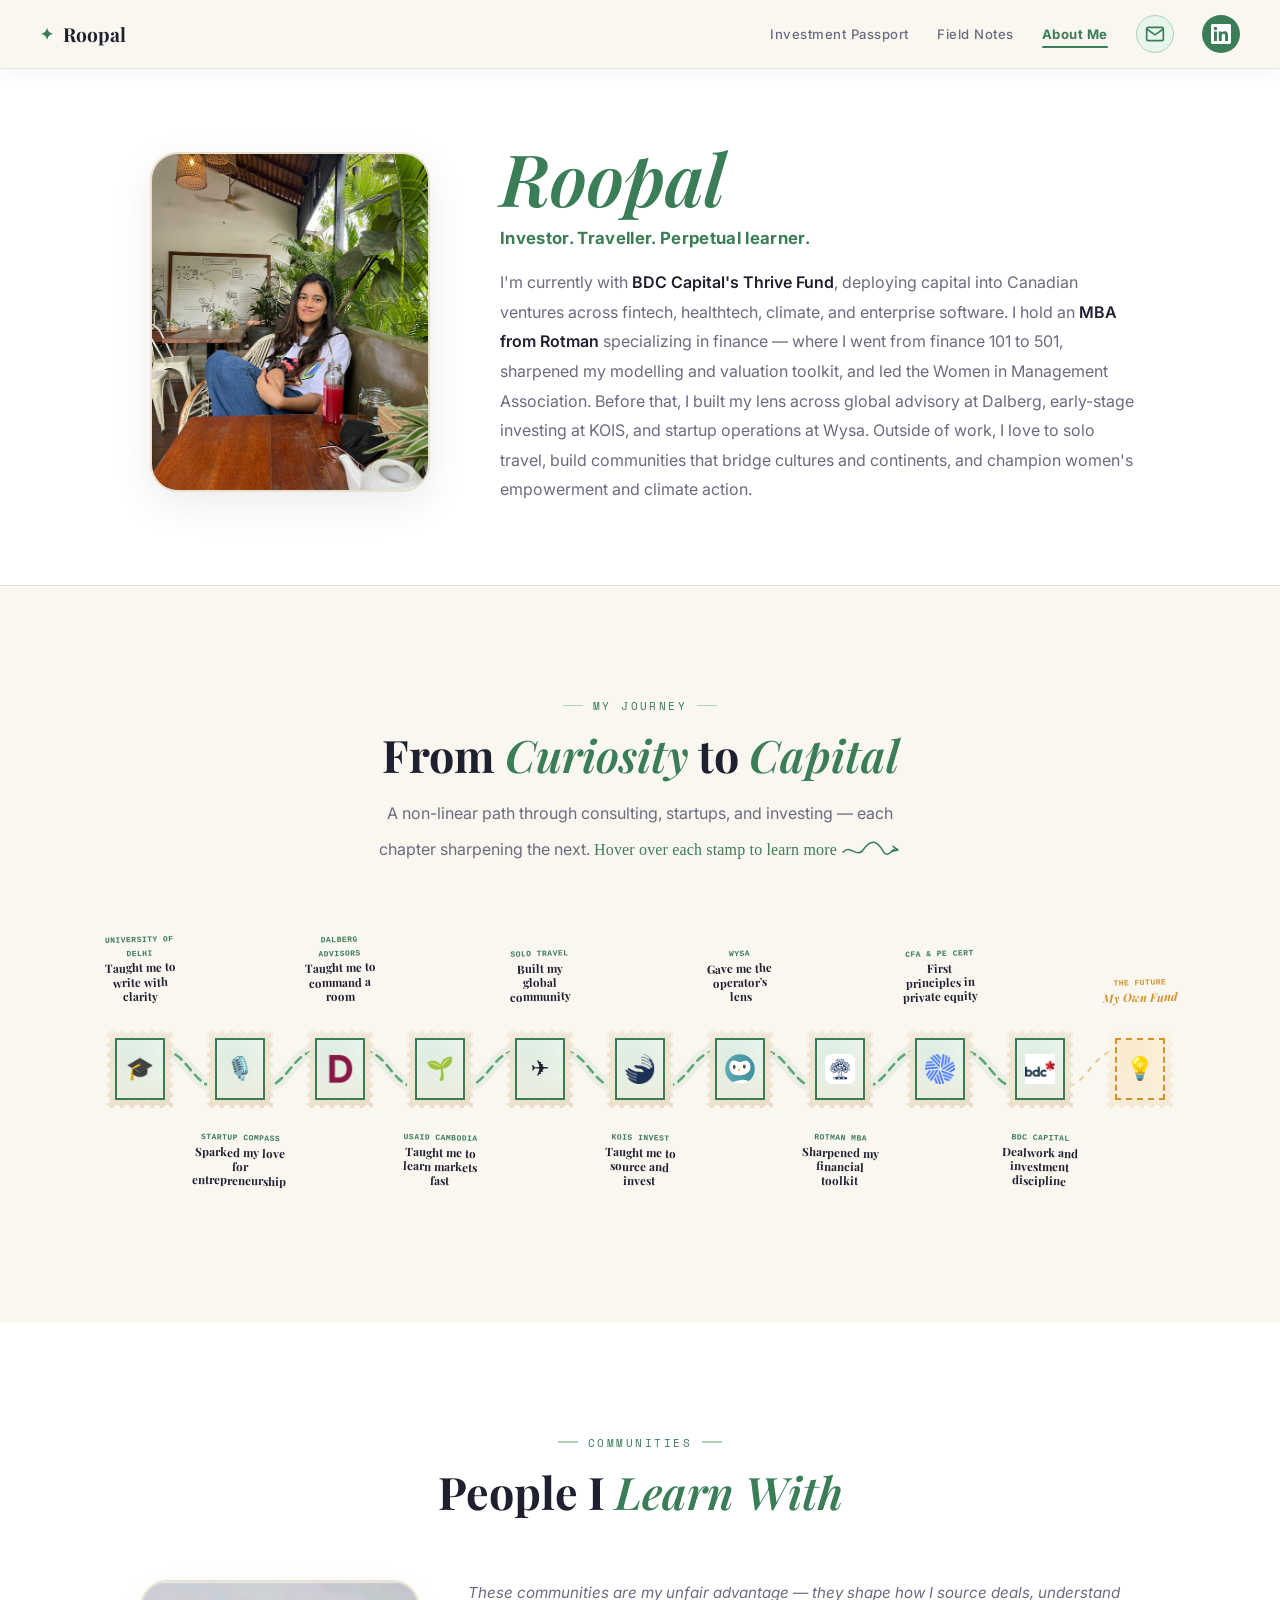
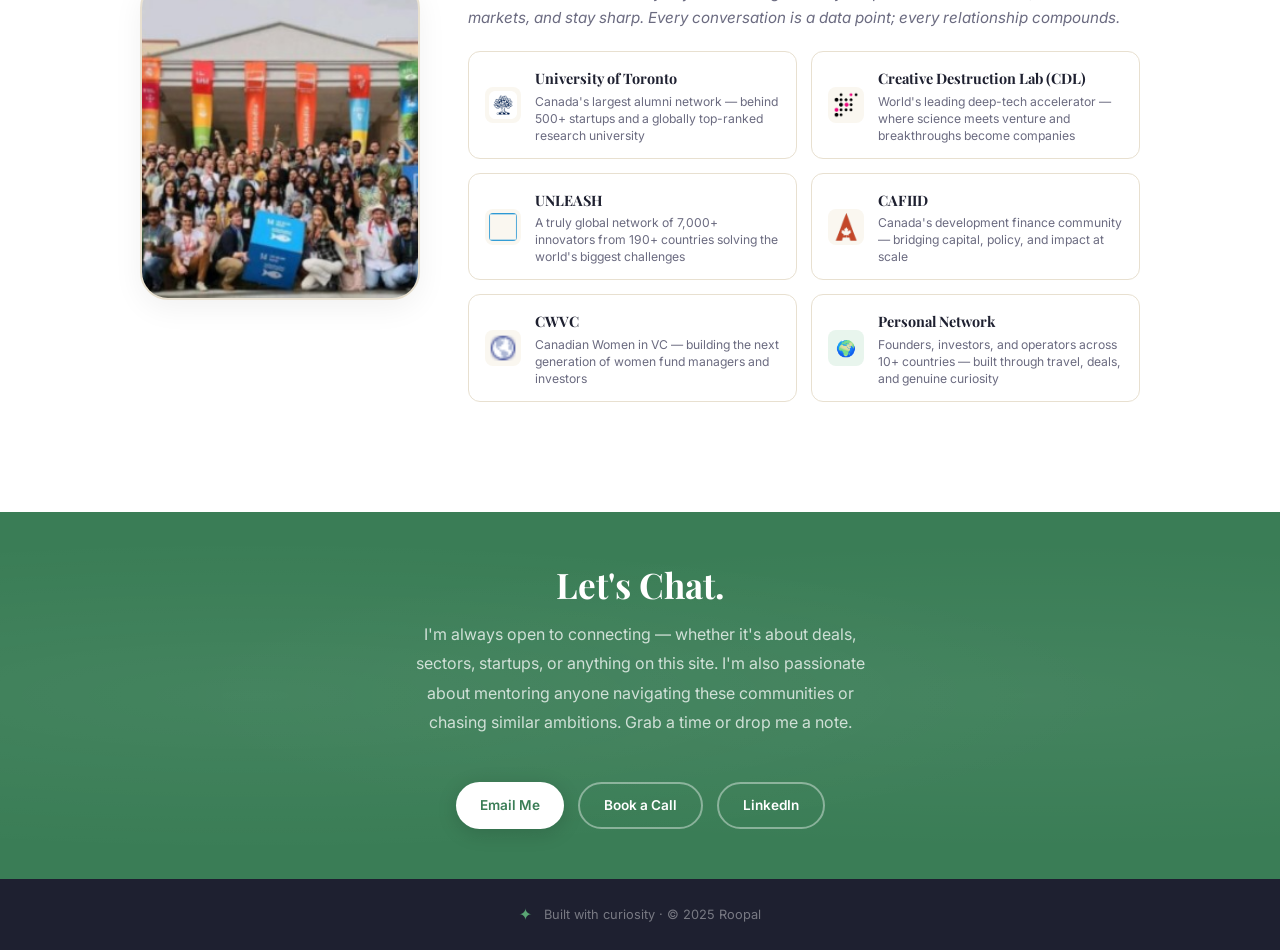
==== commit 570de17a: "Add squiggly arrow to hover hint on timeline - Handwritten Caveat font for the hint text in green - " ====
--- a/about.html
+++ b/about.html
@@ -47,7 +47,7 @@
       <h2>From <em>Curiosity</em> to <em>Capital</em></h2>
       <p class="section-desc">
         A non-linear path through consulting, startups, and investing — each chapter sharpening the next.
-        <span class="hover-hint">Hover over each stamp to learn more.</span>
+        <span class="hover-hint">Hover over each stamp to learn more <svg class="squiggly-arrow" viewBox="0 0 80 30" width="60" height="22"><path d="M2 18 C12 6, 20 28, 30 14 S48 2, 56 16 S70 8, 76 14" fill="none" stroke="currentColor" stroke-width="2" stroke-linecap="round"/><path d="M70 10 L77 15 L68 17" fill="none" stroke="currentColor" stroke-width="2" stroke-linecap="round" stroke-linejoin="round"/></svg></span>
       </p>
     </div>
     <div class="timeline-wrap reveal" id="timelineWrap">
--- a/css/styles.css
+++ b/css/styles.css
@@ -1370,23 +1370,34 @@
 /* Explore my path button */
 /* Hover hint for timeline */
 .hover-hint {
-  display: block;
-  margin-top: 6px;
-  font-family: var(--font-mono);
-  font-size: 0.7rem;
-  color: var(--ink-faint);
-  letter-spacing: 0.04em;
+  display: inline-flex;
+  align-items: center;
+  gap: 4px;
+  margin-top: 8px;
+  font-family: var(--font-hand), cursive;
+  font-size: 1rem;
+  color: var(--green);
+  letter-spacing: 0.01em;
   animation: gentle-pulse 2.5s ease-in-out infinite;
 }
 
-.hover-hint::before {
-  content: '✦ ';
-  color: var(--green-light);
+.squiggly-arrow {
+  color: var(--green);
+  display: inline-block;
+  vertical-align: middle;
+  animation: wiggle 1.8s ease-in-out infinite;
+  transform-origin: center;
 }
 
 @keyframes gentle-pulse {
-  0%, 100% { opacity: 0.6; }
+  0%, 100% { opacity: 0.55; }
   50% { opacity: 1; }
+}
+
+@keyframes wiggle {
+  0%, 100% { transform: translateX(0) rotate(0deg); }
+  25% { transform: translateX(2px) rotate(2deg); }
+  75% { transform: translateX(-1px) rotate(-1deg); }
 }
 
 /* ═══════════════════════════════════════════════════════════
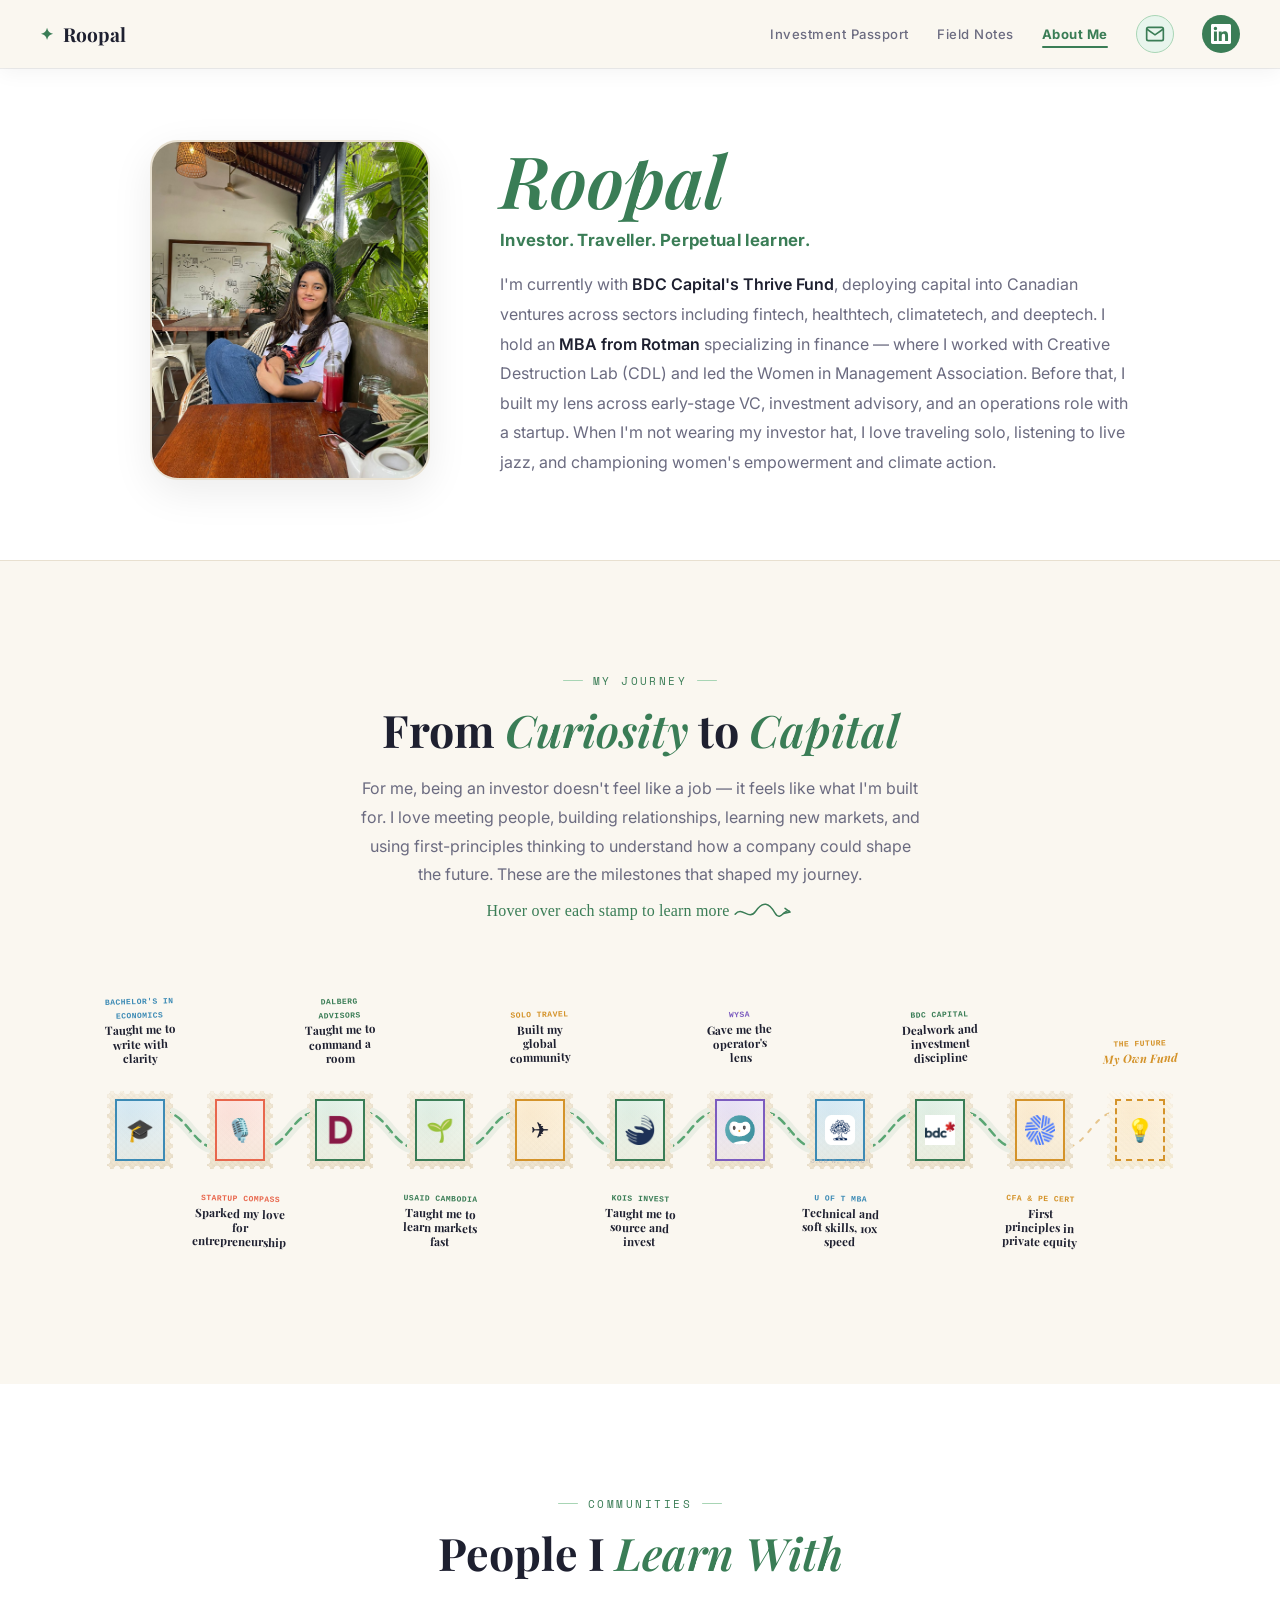
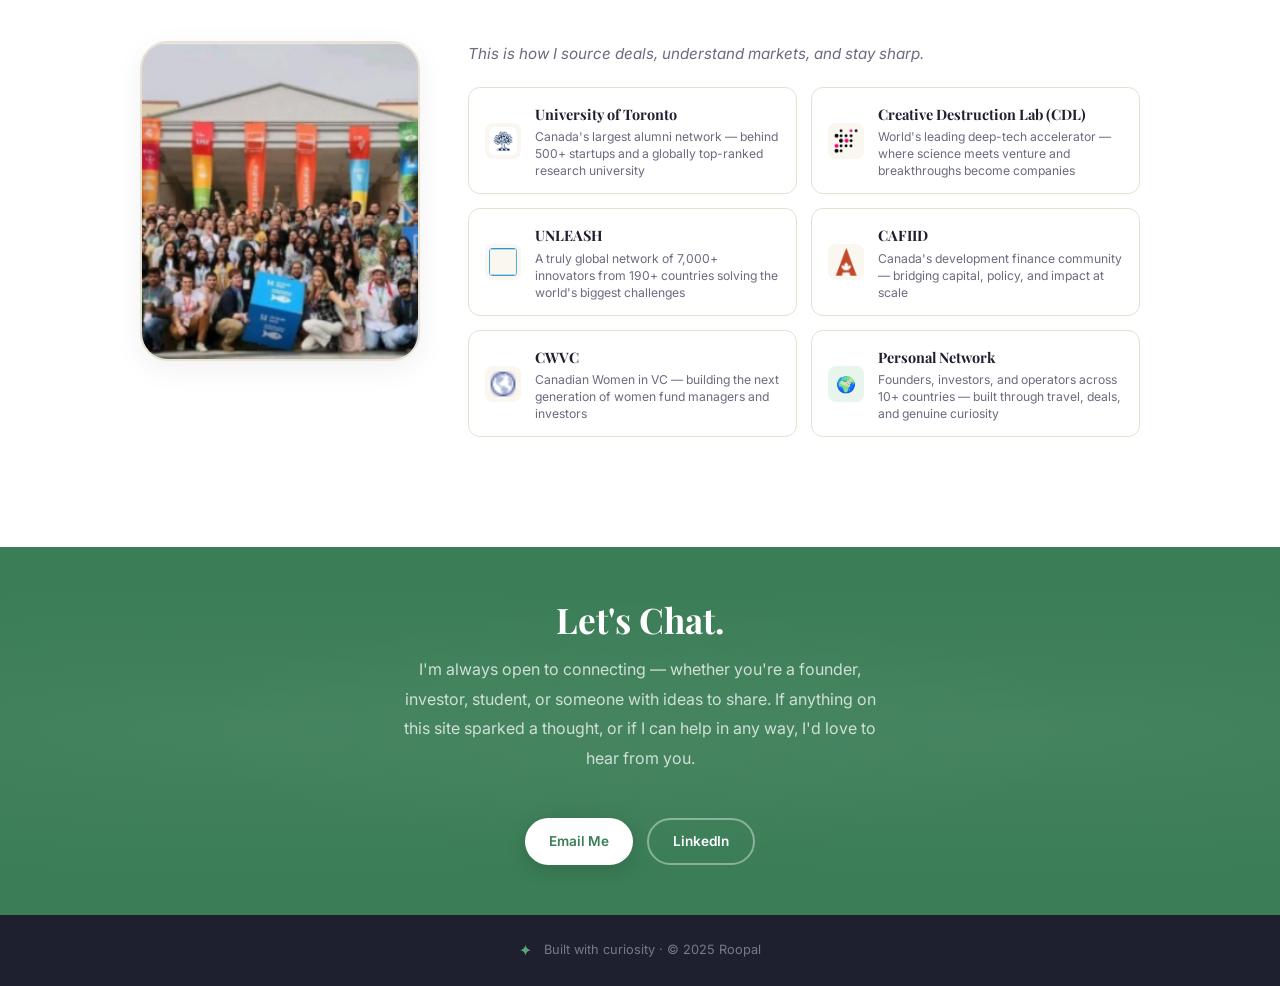
==== commit 15794385: "Major content overhaul: bio, timeline, map pins, contact, travel flair About page: - Updated bio wit" ====
--- a/about.html
+++ b/about.html
@@ -46,7 +46,7 @@
       <p class="section-label">My Journey</p>
       <h2>From <em>Curiosity</em> to <em>Capital</em></h2>
       <p class="section-desc">
-        A non-linear path through consulting, startups, and investing — each chapter sharpening the next.
+        For me, being an investor doesn't feel like a job — it feels like what I'm built for. I love meeting people, building relationships, learning new markets, and using first-principles thinking to understand how a company could shape the future. These are the milestones that shaped my journey.
         <span class="hover-hint">Hover over each stamp to learn more <svg class="squiggly-arrow" viewBox="0 0 80 30" width="60" height="22"><path d="M2 18 C12 6, 20 28, 30 14 S48 2, 56 16 S70 8, 76 14" fill="none" stroke="currentColor" stroke-width="2" stroke-linecap="round"/><path d="M70 10 L77 15 L68 17" fill="none" stroke="currentColor" stroke-width="2" stroke-linecap="round" stroke-linejoin="round"/></svg></span>
       </p>
     </div>
--- a/css/styles.css
+++ b/css/styles.css
@@ -1595,6 +1595,108 @@
 .rm-future .rm-title { color: var(--amber); font-style: italic; }
 .rm-future .rm-why { color: var(--ink-faint); font-style: italic; }
 
+/* ── Stamp color variants ── */
+.rm-color-sky::before {
+  border-color: var(--sky);
+  background:
+    radial-gradient(ellipse at 30% 20%, rgba(61,139,181,0.06), transparent 70%),
+    linear-gradient(180deg, var(--sky-pale) 0%, rgba(221,238,247,0.5) 100%);
+}
+.rm-color-sky ~ .rm-note,
+.rm-item:has(.rm-color-sky):hover .rm-card { border-color: var(--sky-pale); background: var(--sky-pale); }
+.rm-item:has(.rm-color-sky) .rm-era { color: var(--sky); }
+
+.rm-color-coral::before {
+  border-color: var(--coral);
+  background:
+    radial-gradient(ellipse at 30% 20%, rgba(232,103,77,0.06), transparent 70%),
+    linear-gradient(180deg, var(--coral-pale) 0%, rgba(253,232,227,0.5) 100%);
+}
+.rm-item:has(.rm-color-coral):hover .rm-card { border-color: var(--coral-pale); background: var(--coral-pale); }
+.rm-item:has(.rm-color-coral) .rm-era { color: var(--coral); }
+
+.rm-color-amber::before {
+  border-color: var(--amber);
+  background:
+    radial-gradient(ellipse at 30% 20%, rgba(212,147,42,0.06), transparent 70%),
+    linear-gradient(180deg, var(--amber-pale) 0%, rgba(253,240,217,0.5) 100%);
+}
+.rm-item:has(.rm-color-amber):hover .rm-card { border-color: var(--amber-pale); background: var(--amber-pale); }
+.rm-item:has(.rm-color-amber) .rm-era { color: var(--amber); }
+
+.rm-color-purple::before {
+  border-color: var(--purple);
+  background:
+    radial-gradient(ellipse at 30% 20%, rgba(124,92,191,0.06), transparent 70%),
+    linear-gradient(180deg, var(--purple-pale) 0%, rgba(237,232,248,0.5) 100%);
+}
+.rm-item:has(.rm-color-purple):hover .rm-card { border-color: var(--purple-pale); background: var(--purple-pale); }
+.rm-item:has(.rm-color-purple) .rm-era { color: var(--purple); }
+
+.rm-color-green::before {
+  border-color: var(--green);
+  background:
+    radial-gradient(ellipse at 30% 20%, rgba(58,125,86,0.06), transparent 70%),
+    linear-gradient(180deg, var(--green-pale) 0%, rgba(232,245,237,0.5) 100%);
+}
+
+/* ── Coordinates label (travel flair) ── */
+.rm-coords {
+  position: absolute;
+  bottom: 3px;
+  left: 50%;
+  transform: translateX(-50%);
+  font-family: var(--font-mono);
+  font-size: 0.38rem;
+  color: var(--ink-faint);
+  white-space: nowrap;
+  z-index: 2;
+  letter-spacing: 0.02em;
+  opacity: 0.7;
+}
+
+/* ── Handwritten annotation notes ── */
+.rm-note {
+  position: absolute;
+  font-family: var(--font-hand), cursive;
+  font-size: 0.72rem;
+  color: var(--green);
+  white-space: nowrap;
+  z-index: 10;
+  opacity: 0;
+  transition: opacity 0.3s ease;
+  pointer-events: none;
+  line-height: 1.2;
+}
+
+.rm-item:hover .rm-note {
+  opacity: 1;
+}
+
+.rm-note-left {
+  right: 85%;
+  top: 50%;
+  transform: translateY(-50%) rotate(-4deg);
+  text-align: right;
+}
+
+.rm-note-right {
+  left: 85%;
+  top: 50%;
+  transform: translateY(-50%) rotate(3deg);
+  text-align: left;
+}
+
+.rm-note::before {
+  content: '~ ';
+  opacity: 0.5;
+}
+
+.rm-note::after {
+  content: ' ~';
+  opacity: 0.5;
+}
+
 /* (old deal-scroll-wrap removed — deals now in hero overlay) */
 
 /* ═══════════════════════════════════════════════════════════
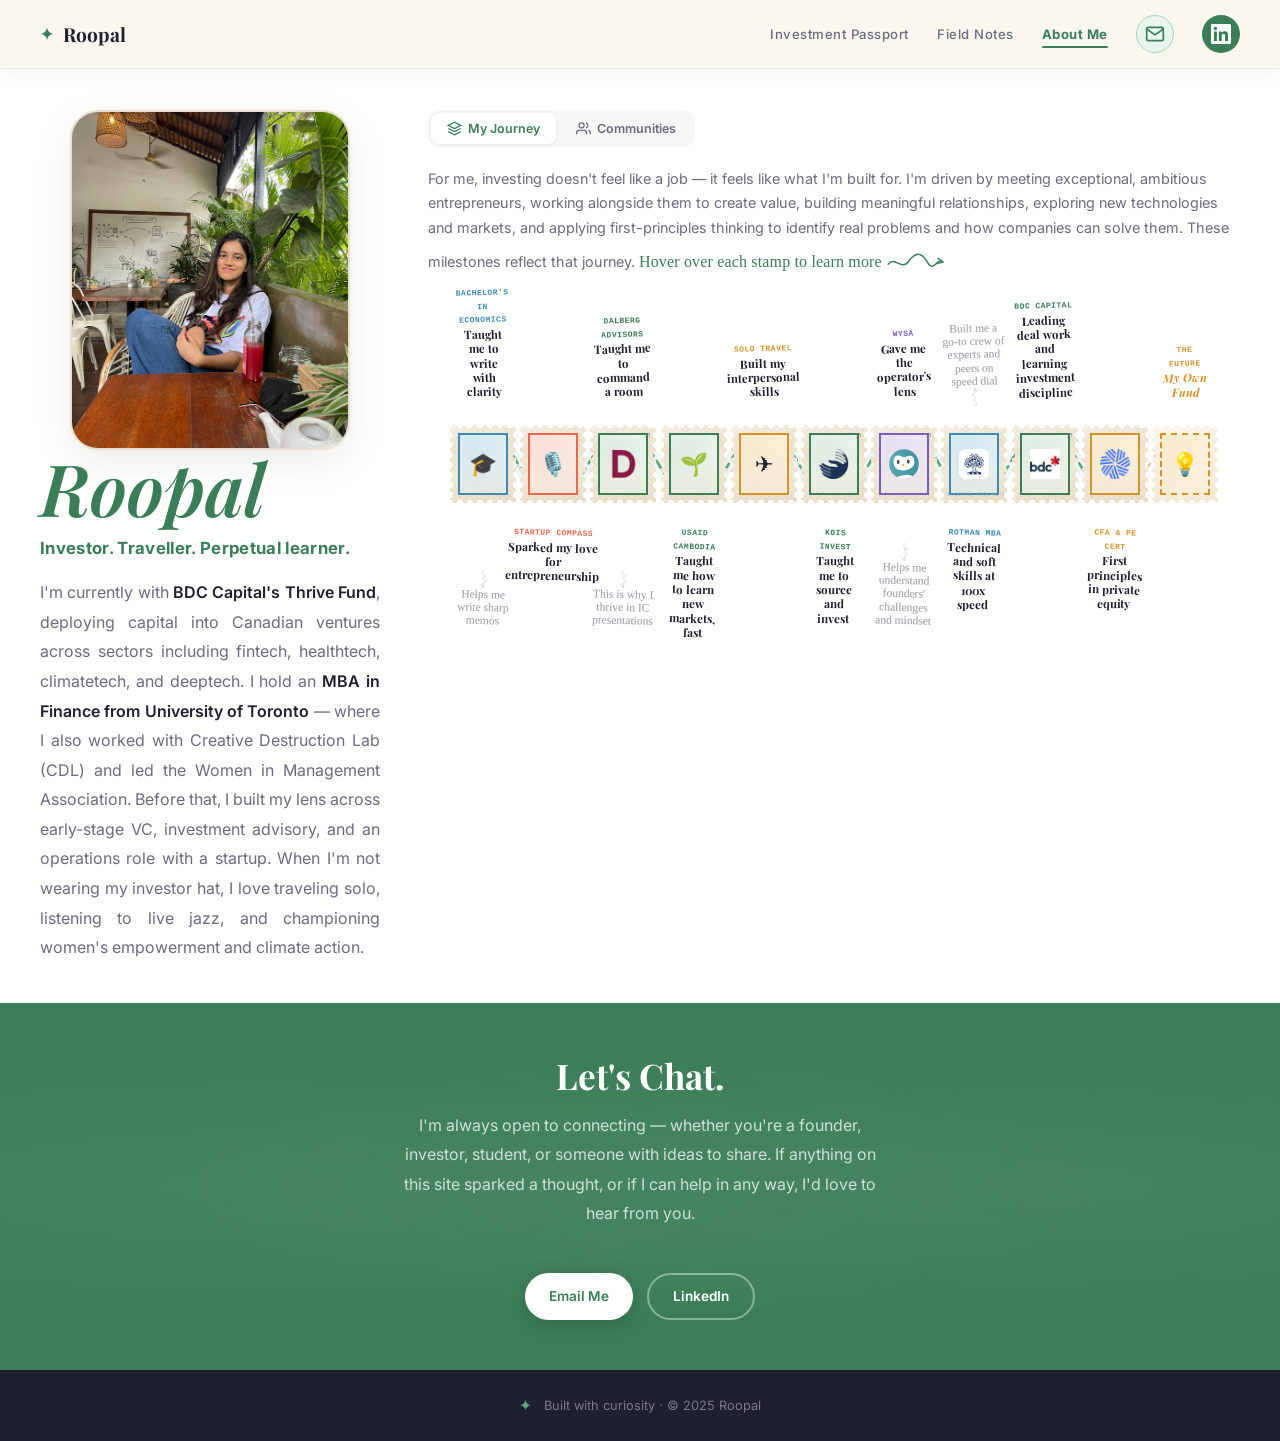
==== commit fb3dd16f: "Major update: Page 1 cards below map, Page 2 Field Notes overhaul, Page 3 toggle layout Page 1: - De" ====
--- a/about.html
+++ b/about.html
@@ -33,36 +33,42 @@
     </div>
   </nav>
 
-  <!-- ─── HERO: Photo + Bio ──────────────────────────────── -->
-  <section class="about-hero">
-    <div class="about-hero-inner" id="aboutHero">
-      <!-- filled by JS: photo + bio side by side -->
-    </div>
-  </section>
-
-  <!-- ─── CAREER TIMELINE ──────────────────────────────── -->
-  <section id="timeline" class="section">
-    <div class="section-header reveal">
-      <p class="section-label">My Journey</p>
-      <h2>From <em>Curiosity</em> to <em>Capital</em></h2>
-      <p class="section-desc">
-        For me, being an investor doesn't feel like a job — it feels like what I'm built for. I love meeting people, building relationships, learning new markets, and using first-principles thinking to understand how a company could shape the future. These are the milestones that shaped my journey.
-        <span class="hover-hint">Hover over each stamp to learn more <svg class="squiggly-arrow" viewBox="0 0 80 30" width="60" height="22"><path d="M2 18 C12 6, 20 28, 30 14 S48 2, 56 16 S70 8, 76 14" fill="none" stroke="currentColor" stroke-width="2" stroke-linecap="round"/><path d="M70 10 L77 15 L68 17" fill="none" stroke="currentColor" stroke-width="2" stroke-linecap="round" stroke-linejoin="round"/></svg></span>
-      </p>
-    </div>
-    <div class="timeline-wrap reveal" id="timelineWrap">
-      <!-- filled by JS: roadmap timeline items -->
-    </div>
-  </section>
-
-  <!-- ─── COMMUNITIES ────────────────────────────────────── -->
-  <section id="communities" class="section section-alt">
-    <div class="section-header reveal">
-      <p class="section-label">Communities</p>
-      <h2>People I <em>Learn With</em></h2>
-    </div>
-    <div class="communities-wrap reveal" id="communitiesWrap">
-      <!-- filled by JS: photo + bullet list -->
+  <!-- ─── ABOUT LAYOUT: Bio left + Toggle right ──────────── -->
+  <section class="about-main">
+    <div class="about-main-inner">
+      <!-- LEFT: Photo + Bio -->
+      <div class="about-left" id="aboutHero">
+        <!-- filled by JS: photo + bio -->
+      </div>
+      <!-- RIGHT: Toggle between Journey / Communities -->
+      <div class="about-right">
+        <div class="about-toggle-tabs">
+          <button class="about-toggle-tab active" data-target="journey">
+            <svg viewBox="0 0 24 24" fill="none" stroke="currentColor" stroke-width="2" width="16" height="16"><path d="M12 2L2 7l10 5 10-5-10-5zM2 17l10 5 10-5M2 12l10 5 10-5"/></svg>
+            My Journey
+          </button>
+          <button class="about-toggle-tab" data-target="community">
+            <svg viewBox="0 0 24 24" fill="none" stroke="currentColor" stroke-width="2" width="16" height="16"><path d="M17 21v-2a4 4 0 00-4-4H5a4 4 0 00-4 4v2"/><circle cx="9" cy="7" r="4"/><path d="M23 21v-2a4 4 0 00-3-3.87M16 3.13a4 4 0 010 7.75"/></svg>
+            Communities
+          </button>
+        </div>
+        <!-- Journey Panel -->
+        <div class="about-toggle-panel active" data-panel="journey">
+          <p class="about-panel-desc">
+            For me, investing doesn't feel like a job — it feels like what I'm built for. I'm driven by meeting exceptional, ambitious entrepreneurs, working alongside them to create value, building meaningful relationships, exploring new technologies and markets, and applying first-principles thinking to identify real problems and how companies can solve them. These milestones reflect that journey.
+            <span class="hover-hint">Hover over each stamp to learn more <svg class="squiggly-arrow" viewBox="0 0 80 30" width="60" height="22"><path d="M2 18 C12 6, 20 28, 30 14 S48 2, 56 16 S70 8, 76 14" fill="none" stroke="currentColor" stroke-width="2" stroke-linecap="round"/><path d="M70 10 L77 15 L68 17" fill="none" stroke="currentColor" stroke-width="2" stroke-linecap="round" stroke-linejoin="round"/></svg></span>
+          </p>
+          <div class="timeline-wrap" id="timelineWrap">
+            <!-- filled by JS -->
+          </div>
+        </div>
+        <!-- Communities Panel -->
+        <div class="about-toggle-panel" data-panel="community">
+          <div class="communities-wrap" id="communitiesWrap">
+            <!-- filled by JS -->
+          </div>
+        </div>
+      </div>
     </div>
   </section>
 
--- a/css/styles.css
+++ b/css/styles.css
@@ -81,8 +81,6 @@
 }
 
 .nav-inner {
-  max-width: 1200px;
-  margin: 0 auto;
   display: flex;
   align-items: center;
   justify-content: space-between;
@@ -234,9 +232,9 @@
   inset: 0;
   z-index: 2;
   display: flex;
-  align-items: flex-start;
+  align-items: center;
   justify-content: flex-start;
-  padding: 90px 6% 30px;
+  padding: 68px 6% 0 40px;
   background: linear-gradient(
     90deg,
     rgba(250,247,240,0.92) 0%,
@@ -318,6 +316,8 @@
   max-width: 400px;
 }
 
+/* (map-deal-spotlight removed — deals back inside hero-content) */
+
 .hero-deal-header {
   display: flex;
   align-items: center;
@@ -409,6 +409,98 @@
   font-size: 0.78rem;
   padding: 10px 12px;
   border-radius: 8px;
+}
+
+/* ── Toggle Tabs (Deal Spotlight ↔ Lessons) ── */
+.hero-toggle-section {
+  margin-top: 16px;
+}
+
+.hero-toggle-tabs {
+  display: flex;
+  gap: 4px;
+  margin-bottom: 14px;
+  background: rgba(255,255,255,0.5);
+  border-radius: var(--radius);
+  padding: 3px;
+  width: fit-content;
+}
+
+.hero-toggle-tab {
+  display: flex;
+  align-items: center;
+  gap: 6px;
+  padding: 7px 14px;
+  font-family: var(--font-sans);
+  font-size: 0.72rem;
+  font-weight: 600;
+  color: var(--ink-dim);
+  background: transparent;
+  border: none;
+  border-radius: 8px;
+  cursor: pointer;
+  transition: all var(--trans);
+}
+
+.hero-toggle-tab svg {
+  width: 14px;
+  height: 14px;
+  flex-shrink: 0;
+}
+
+.hero-toggle-tab:hover {
+  color: var(--ink);
+  background: rgba(255,255,255,0.6);
+}
+
+.hero-toggle-tab.active {
+  color: var(--green);
+  background: var(--white);
+  box-shadow: 0 1px 4px rgba(0,0,0,0.08);
+}
+
+.hero-toggle-panel {
+  display: none;
+}
+
+.hero-toggle-panel.active {
+  display: block;
+}
+
+/* Deal card icon + tags */
+.deal-card-icon {
+  font-size: 1.4rem;
+  line-height: 1;
+  margin-right: 8px;
+}
+
+.deal-card-tags {
+  display: flex;
+  flex-wrap: wrap;
+  gap: 5px;
+  margin-bottom: 8px;
+}
+
+.deal-stage-tag {
+  font-family: var(--font-mono);
+  font-size: 0.6rem;
+  padding: 2px 8px;
+  border-radius: 20px;
+  background: var(--green-pale);
+  color: var(--green);
+  font-weight: 600;
+  letter-spacing: 0.02em;
+}
+
+.deal-sector-tag {
+  font-family: var(--font-mono);
+  font-size: 0.6rem;
+  padding: 2px 8px;
+  border-radius: 20px;
+  background: var(--sky-pale);
+  color: var(--sky);
+  font-weight: 600;
+  letter-spacing: 0.02em;
 }
 
 .map-legend {
@@ -442,6 +534,12 @@
 .dot-support { background: var(--ink-faint); box-shadow: 0 0 6px rgba(160,160,176,0.5); }
 .dot-star    { background: var(--amber); box-shadow: 0 0 6px rgba(212,147,42,0.5); }
 
+.dot-early   { background: var(--green); box-shadow: 0 0 6px rgba(58,125,86,0.5); }
+.dot-growth  { background: var(--sky); box-shadow: 0 0 6px rgba(61,139,181,0.5); }
+.dot-portfolio { background: var(--teal); box-shadow: 0 0 6px rgba(46,154,168,0.5); }
+.dot-fund    { background: var(--purple); box-shadow: 0 0 6px rgba(124,92,191,0.5); }
+.dot-ops     { background: var(--amber); box-shadow: 0 0 6px rgba(212,147,42,0.5); }
+
 .legend-note {
   font-size: 0.6rem;
   color: var(--ink-faint);
@@ -507,6 +605,30 @@
   border-radius: 50%;
 }
 .pin-star::after { border: 2px solid var(--amber); }
+
+.pin-early  { background: var(--green); }
+.pin-early::after  { border: 2px solid var(--green); }
+
+.pin-growth { background: var(--sky); }
+.pin-growth::after { border: 2px solid var(--sky); }
+
+.pin-fund   { background: var(--purple); }
+.pin-fund::after   { border: 2px solid var(--purple); }
+
+.pin-ops {
+  width: 20px;
+  height: 20px;
+  background: var(--amber);
+  border: 2.5px solid white;
+  display: flex;
+  align-items: center;
+  justify-content: center;
+  font-size: 10px;
+  color: white;
+  line-height: 1;
+  border-radius: 50%;
+}
+.pin-ops::after { border: 2px solid var(--amber); }
 
 .origin-tooltip {
   background: rgba(30,32,48,0.85) !important;
@@ -807,11 +929,143 @@
   font-weight: 600;
 }
 
+.lesson-key {
+  color: var(--green);
+  font-weight: 700;
+}
+
 .lessons-plain li::marker {
   color: var(--green);
 }
 
-/* Sources — simple bullet list with links */
+/* ═══════════════════════════════════════════════════════════
+   BELOW MAP — Deal Spotlight + Lessons Side by Side
+═══════════════════════════════════════════════════════════ */
+#below-map {
+  padding: 40px 40px 60px;
+  background: var(--cream);
+}
+
+.below-map-grid {
+  max-width: 1200px;
+  margin: 0 auto;
+  display: grid;
+  grid-template-columns: 1fr 1fr;
+  gap: 28px;
+  align-items: start;
+}
+
+.below-map-card {
+  background: var(--white);
+  border: 1.5px solid var(--cream-dark);
+  border-radius: var(--radius-lg);
+  overflow: hidden;
+  box-shadow: 0 4px 20px rgba(0,0,0,0.05);
+}
+
+.below-map-card-header {
+  display: flex;
+  align-items: center;
+  justify-content: space-between;
+  padding: 16px 20px 12px;
+  border-bottom: 1px solid var(--cream-mid);
+  background: var(--green-pale);
+}
+
+.below-map-card-lessons .below-map-card-header {
+  background: var(--sky-pale);
+}
+
+.below-map-card-title {
+  font-family: var(--font-serif);
+  font-size: 1rem;
+  font-weight: 700;
+  color: var(--ink);
+  margin: 0;
+}
+
+.below-map-card-body {
+  padding: 16px 20px 20px;
+}
+
+.below-map-card-scroll {
+  max-height: 360px;
+  overflow-y: auto;
+}
+
+.below-map-card-scroll::-webkit-scrollbar {
+  width: 5px;
+}
+
+.below-map-card-scroll::-webkit-scrollbar-track {
+  background: var(--cream-mid);
+  border-radius: 3px;
+}
+
+.below-map-card-scroll::-webkit-scrollbar-thumb {
+  background: var(--green-mid);
+  border-radius: 3px;
+}
+
+/* Deal card inside below-map */
+.below-map-card .deal-card {
+  background: transparent;
+  border: none;
+  border-radius: 0;
+  padding: 0;
+  overflow: visible;
+}
+
+.below-map-card .deal-card::before { display: none; }
+.below-map-card .deal-card:hover { transform: none; box-shadow: none; }
+
+.below-map-card .deal-card-header { margin-bottom: 8px; }
+.below-map-card .deal-title { font-size: 0.95rem; }
+
+.below-map-card .deal-desc {
+  font-size: 0.82rem;
+  line-height: 1.65;
+  margin-bottom: 10px;
+}
+
+.below-map-card .deal-insight {
+  font-size: 0.8rem;
+  padding: 10px 12px;
+  border-radius: 8px;
+}
+
+/* Lessons inside below-map */
+.below-map-card .lessons-plain {
+  gap: 12px;
+}
+
+.below-map-card .lessons-plain li {
+  font-size: 0.82rem;
+  line-height: 1.65;
+}
+
+/* Sources — categorized list with links */
+.sources-intro {
+  font-size: 0.88rem;
+  color: var(--ink-dim);
+  line-height: 1.7;
+  margin-bottom: 20px;
+}
+
+.sources-category {
+  margin-bottom: 18px;
+}
+
+.sources-category-label {
+  font-family: var(--font-mono);
+  font-size: 0.7rem;
+  text-transform: uppercase;
+  letter-spacing: 0.1em;
+  color: var(--ink-faint);
+  margin-bottom: 8px;
+  font-weight: 600;
+}
+
 .sources-plain {
   list-style: disc;
   padding-left: 24px;
@@ -839,6 +1093,20 @@
 .sources-plain a:hover {
   color: var(--green-mid);
   text-decoration: underline;
+}
+
+.sources-fav {
+  display: inline-block;
+  font-size: 0.75rem;
+  font-family: var(--font-mono);
+  margin-left: 6px;
+  color: var(--coral) !important;
+  opacity: 0.8;
+}
+
+.sources-fav:hover {
+  opacity: 1;
+  color: var(--coral) !important;
 }
 
 /* ═══════════════════════════════════════════════════════════
@@ -1059,7 +1327,7 @@
    FIELD ARTICLES (Learning from the Field) — inside diary
 ═══════════════════════════════════════════════════════════ */
 .field-article {
-  background: var(--white);
+  background: linear-gradient(180deg, #faf8f2 0%, #f8f5ec 100%);
   border: none;
   border-left: 3px solid var(--green-light);
   border-radius: 0 var(--radius) var(--radius) 0;
@@ -1286,19 +1554,95 @@
 /* ═══════════════════════════════════════════════════════════
    ABOUT HERO
 ═══════════════════════════════════════════════════════════ */
-.about-hero {
-  padding: 140px 40px 80px;
+/* About page main layout — bio left, toggle right */
+.about-main {
+  padding: 110px 40px 40px;
   background: var(--white);
-  border-bottom: 1px solid var(--cream-dark);
-}
-
-.about-hero-inner {
-  max-width: 1000px;
+  min-height: 100vh;
+}
+
+.about-main-inner {
+  max-width: 1200px;
   margin: 0 auto;
   display: grid;
-  grid-template-columns: 300px 1fr;
-  gap: 60px;
-  align-items: center;
+  grid-template-columns: 340px 1fr;
+  gap: 48px;
+  align-items: start;
+}
+
+.about-left {
+  position: sticky;
+  top: 100px;
+}
+
+.about-right {
+  min-width: 0;
+}
+
+/* About toggle tabs */
+.about-toggle-tabs {
+  display: flex;
+  gap: 4px;
+  margin-bottom: 20px;
+  background: rgba(0,0,0,0.03);
+  border-radius: var(--radius);
+  padding: 3px;
+  width: fit-content;
+}
+
+.about-toggle-tab {
+  display: flex;
+  align-items: center;
+  gap: 6px;
+  padding: 8px 16px;
+  font-family: var(--font-sans);
+  font-size: 0.78rem;
+  font-weight: 600;
+  color: var(--ink-dim);
+  background: transparent;
+  border: none;
+  border-radius: 8px;
+  cursor: pointer;
+  transition: all var(--trans);
+}
+
+.about-toggle-tab svg {
+  width: 15px;
+  height: 15px;
+  flex-shrink: 0;
+}
+
+.about-toggle-tab:hover {
+  color: var(--ink);
+  background: rgba(255,255,255,0.6);
+}
+
+.about-toggle-tab.active {
+  color: var(--green);
+  background: var(--white);
+  box-shadow: 0 1px 4px rgba(0,0,0,0.08);
+}
+
+.about-toggle-panel {
+  display: none;
+}
+
+.about-toggle-panel.active {
+  display: block;
+}
+
+.about-panel-desc {
+  font-size: 0.9rem;
+  color: var(--ink-dim);
+  line-height: 1.7;
+  margin-bottom: 24px;
+}
+
+/* Legacy — keep for hero rendering inside about-left */
+.about-hero-inner {
+  display: flex;
+  flex-direction: column;
+  gap: 20px;
 }
 
 .about-name {
@@ -1322,6 +1666,7 @@
   font-size: 1rem;
   color: var(--ink-dim);
   line-height: 1.85;
+  text-align: justify;
 }
 
 .about-bio strong {
@@ -1433,7 +1778,7 @@
 }
 
 .rm-area {
-  height: 105px;
+  height: 125px;
   display: flex;
   justify-content: center;
   padding: 0 2px;
@@ -1505,6 +1850,26 @@
   filter: drop-shadow(0 6px 16px rgba(58,125,86,0.3));
 }
 
+/* Clickable stamp dots */
+a.rm-dot-link {
+  text-decoration: none;
+  color: inherit;
+  cursor: pointer;
+}
+a.rm-dot-link:hover {
+  transform: scale(1.2) rotate(-4deg);
+  filter: drop-shadow(0 8px 20px rgba(58,125,86,0.4));
+}
+a.rm-dot-link::after {
+  content: '↗';
+  position: absolute;
+  top: 3px;
+  right: 5px;
+  font-size: 0.55rem;
+  opacity: 0.6;
+  color: var(--ink-dim);
+}
+
 .rm-future-dot {
   background:
     repeating-linear-gradient(
@@ -1655,46 +2020,47 @@
   opacity: 0.7;
 }
 
-/* ── Handwritten annotation notes ── */
+/* ── Handwritten pencil-margin annotations ── */
 .rm-note {
-  position: absolute;
   font-family: var(--font-hand), cursive;
   font-size: 0.72rem;
-  color: var(--green);
-  white-space: nowrap;
+  color: #6b6b7a;
   z-index: 10;
-  opacity: 0;
-  transition: opacity 0.3s ease;
   pointer-events: none;
-  line-height: 1.2;
-}
-
-.rm-item:hover .rm-note {
-  opacity: 1;
-}
-
-.rm-note-left {
-  right: 85%;
-  top: 50%;
-  transform: translateY(-50%) rotate(-4deg);
-  text-align: right;
-}
-
-.rm-note-right {
-  left: 85%;
-  top: 50%;
-  transform: translateY(-50%) rotate(3deg);
-  text-align: left;
-}
-
-.rm-note::before {
-  content: '~ ';
-  opacity: 0.5;
-}
-
-.rm-note::after {
-  content: ' ~';
-  opacity: 0.5;
+  line-height: 1.15;
+  opacity: 0.65;
+  text-shadow: 0 0 0.5px rgba(60,60,80,0.2);
+  max-width: 120px;
+  text-align: center;
+  overflow: hidden;
+  text-overflow: ellipsis;
+  white-space: normal;
+}
+
+.rm-note-down {
+  transform: rotate(1.5deg);
+  align-self: center;
+  margin-top: auto;
+}
+
+.rm-note-up {
+  transform: rotate(-1.5deg);
+  align-self: center;
+  margin-top: auto;
+}
+
+/* Squiggly arrow drawn with SVG in the note */
+.rm-note-arrow {
+  display: block;
+  margin: 2px auto 0;
+  opacity: 0.55;
+}
+
+.rm-note-arrow-up {
+  display: block;
+  margin: 0 auto 2px;
+  opacity: 0.55;
+  transform: rotate(180deg);
 }
 
 /* (old deal-scroll-wrap removed — deals now in hero overlay) */
@@ -1958,6 +2324,8 @@
   .hero-deal-header h3 { font-size: 0.9rem; }
 
   .map-legend     { bottom: 20px; right: 16px; }
+  #below-map { padding: 30px 20px 50px; }
+  .below-map-grid { grid-template-columns: 1fr; }
   .section        { padding: var(--section-gap) 20px; }
   .contact-links  { flex-direction: column; align-items: center; }
   .nav-cta        { display: none !important; }
@@ -1979,12 +2347,13 @@
   .diary-tabs { overflow-x: auto; flex-wrap: nowrap; }
   .diary-tab { white-space: nowrap; font-size: 0.76rem; padding: 8px 14px; }
 
-  .about-hero { padding: 120px 20px 60px; }
-  .about-hero-inner {
+  .about-main { padding: 100px 20px 40px; }
+  .about-main-inner {
     grid-template-columns: 1fr;
-    gap: 40px;
-    text-align: center;
+    gap: 30px;
   }
+  .about-left { position: static; }
+  .about-hero-inner { text-align: center; }
 
   .about-name { font-size: 3rem; }
 
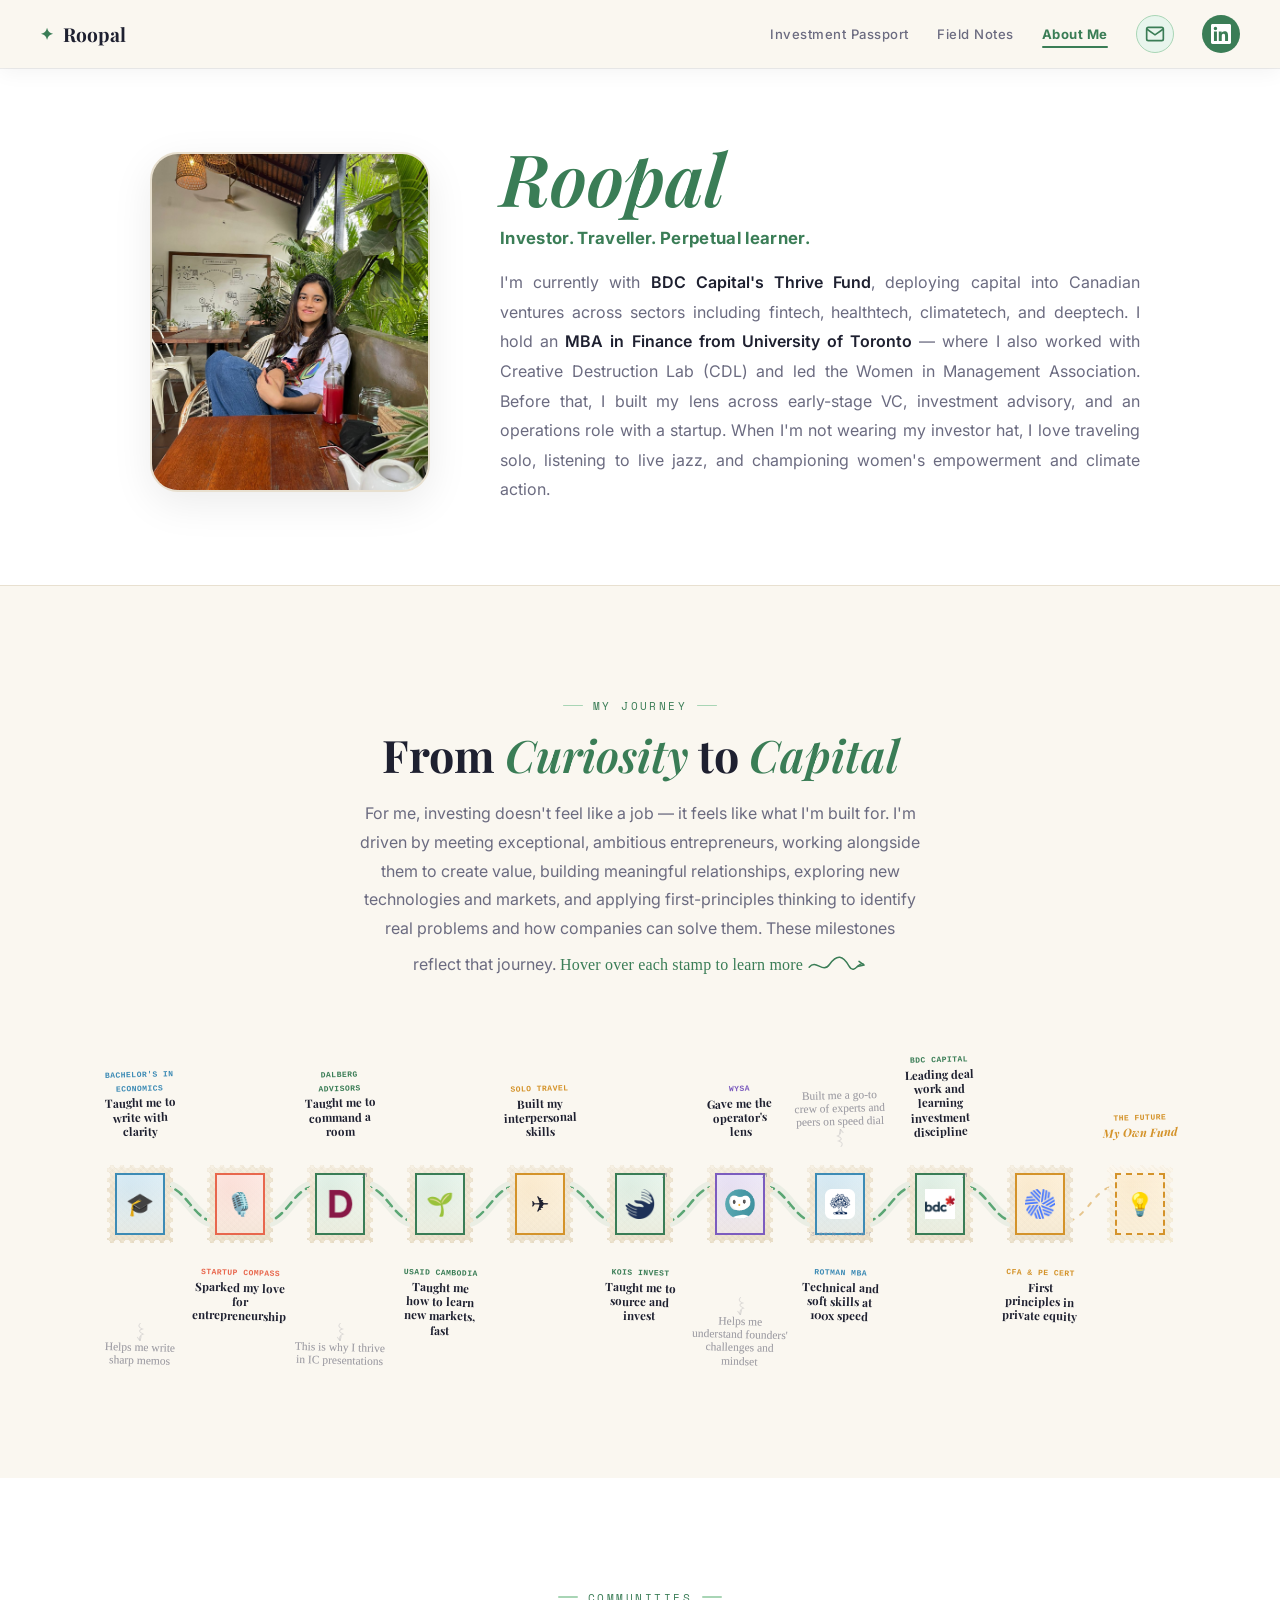
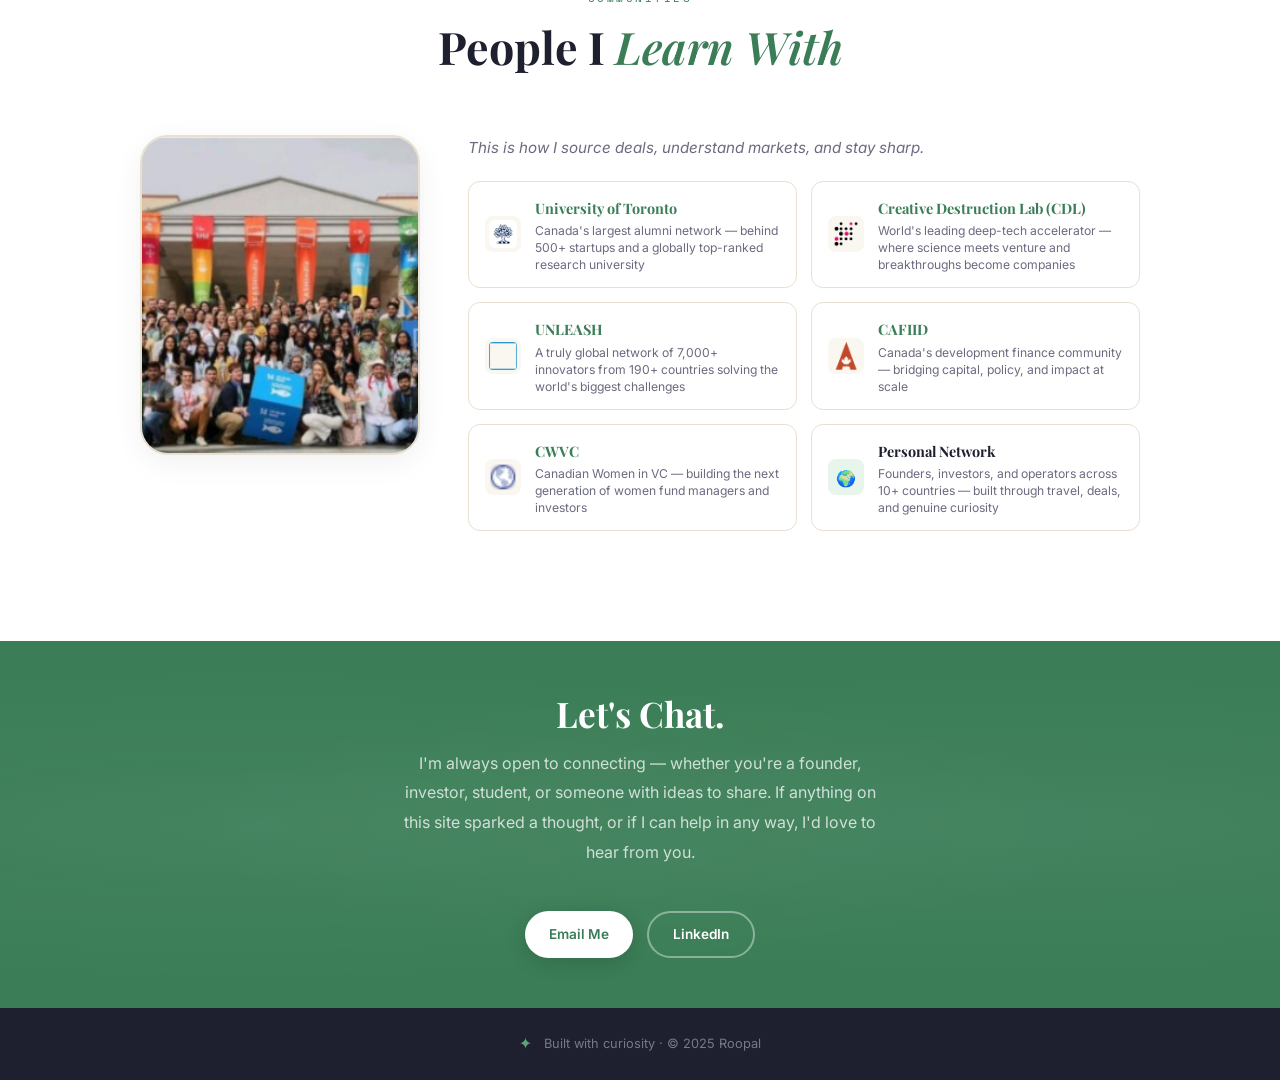
==== commit f85d0b4c: "Content and styling refinements across all 3 pages Page 1: - Hero text: "little corner of the intern" ====
--- a/about.html
+++ b/about.html
@@ -33,42 +33,36 @@
     </div>
   </nav>
 
-  <!-- ─── ABOUT LAYOUT: Bio left + Toggle right ──────────── -->
-  <section class="about-main">
-    <div class="about-main-inner">
-      <!-- LEFT: Photo + Bio -->
-      <div class="about-left" id="aboutHero">
-        <!-- filled by JS: photo + bio -->
-      </div>
-      <!-- RIGHT: Toggle between Journey / Communities -->
-      <div class="about-right">
-        <div class="about-toggle-tabs">
-          <button class="about-toggle-tab active" data-target="journey">
-            <svg viewBox="0 0 24 24" fill="none" stroke="currentColor" stroke-width="2" width="16" height="16"><path d="M12 2L2 7l10 5 10-5-10-5zM2 17l10 5 10-5M2 12l10 5 10-5"/></svg>
-            My Journey
-          </button>
-          <button class="about-toggle-tab" data-target="community">
-            <svg viewBox="0 0 24 24" fill="none" stroke="currentColor" stroke-width="2" width="16" height="16"><path d="M17 21v-2a4 4 0 00-4-4H5a4 4 0 00-4 4v2"/><circle cx="9" cy="7" r="4"/><path d="M23 21v-2a4 4 0 00-3-3.87M16 3.13a4 4 0 010 7.75"/></svg>
-            Communities
-          </button>
-        </div>
-        <!-- Journey Panel -->
-        <div class="about-toggle-panel active" data-panel="journey">
-          <p class="about-panel-desc">
-            For me, investing doesn't feel like a job — it feels like what I'm built for. I'm driven by meeting exceptional, ambitious entrepreneurs, working alongside them to create value, building meaningful relationships, exploring new technologies and markets, and applying first-principles thinking to identify real problems and how companies can solve them. These milestones reflect that journey.
-            <span class="hover-hint">Hover over each stamp to learn more <svg class="squiggly-arrow" viewBox="0 0 80 30" width="60" height="22"><path d="M2 18 C12 6, 20 28, 30 14 S48 2, 56 16 S70 8, 76 14" fill="none" stroke="currentColor" stroke-width="2" stroke-linecap="round"/><path d="M70 10 L77 15 L68 17" fill="none" stroke="currentColor" stroke-width="2" stroke-linecap="round" stroke-linejoin="round"/></svg></span>
-          </p>
-          <div class="timeline-wrap" id="timelineWrap">
-            <!-- filled by JS -->
-          </div>
-        </div>
-        <!-- Communities Panel -->
-        <div class="about-toggle-panel" data-panel="community">
-          <div class="communities-wrap" id="communitiesWrap">
-            <!-- filled by JS -->
-          </div>
-        </div>
-      </div>
+  <!-- ─── HERO: Photo + Bio ──────────────────────────────── -->
+  <section class="about-hero">
+    <div class="about-hero-inner" id="aboutHero">
+      <!-- filled by JS: photo + bio side by side -->
+    </div>
+  </section>
+
+  <!-- ─── CAREER TIMELINE ──────────────────────────────── -->
+  <section id="timeline" class="section">
+    <div class="section-header reveal">
+      <p class="section-label">My Journey</p>
+      <h2>From <em>Curiosity</em> to <em>Capital</em></h2>
+      <p class="section-desc">
+        For me, investing doesn't feel like a job — it feels like what I'm built for. I'm driven by meeting exceptional, ambitious entrepreneurs, working alongside them to create value, building meaningful relationships, exploring new technologies and markets, and applying first-principles thinking to identify real problems and how companies can solve them. These milestones reflect that journey.
+        <span class="hover-hint">Hover over each stamp to learn more <svg class="squiggly-arrow" viewBox="0 0 80 30" width="60" height="22"><path d="M2 18 C12 6, 20 28, 30 14 S48 2, 56 16 S70 8, 76 14" fill="none" stroke="currentColor" stroke-width="2" stroke-linecap="round"/><path d="M70 10 L77 15 L68 17" fill="none" stroke="currentColor" stroke-width="2" stroke-linecap="round" stroke-linejoin="round"/></svg></span>
+      </p>
+    </div>
+    <div class="timeline-wrap reveal" id="timelineWrap">
+      <!-- filled by JS: roadmap timeline items -->
+    </div>
+  </section>
+
+  <!-- ─── COMMUNITIES ────────────────────────────────────── -->
+  <section id="communities" class="section section-alt">
+    <div class="section-header reveal">
+      <p class="section-label">Communities</p>
+      <h2>People I <em>Learn With</em></h2>
+    </div>
+    <div class="communities-wrap reveal" id="communitiesWrap">
+      <!-- filled by JS: photo + bullet list -->
     </div>
   </section>
 
--- a/css/styles.css
+++ b/css/styles.css
@@ -306,6 +306,18 @@
   background: var(--cream-dark);
 }
 
+.scroll-hint {
+  margin-top: 16px;
+  color: var(--green);
+  opacity: 0.6;
+  animation: bounce-down 2s ease-in-out infinite;
+}
+
+@keyframes bounce-down {
+  0%, 100% { transform: translateY(0); }
+  50% { transform: translateY(6px); }
+}
+
 /* ── Hero Deal Spotlight (on-map carousel) ── */
 .hero-deal-spotlight {
   background: rgba(255,255,255,0.82);
@@ -357,6 +369,18 @@
   border-color: var(--green);
   color: var(--green);
   background: var(--green-pale);
+}
+
+#dealRight {
+  background: var(--green);
+  border-color: var(--green);
+  color: var(--white);
+}
+
+#dealRight:hover {
+  background: var(--green-mid);
+  border-color: var(--green-mid);
+  color: var(--white);
 }
 
 .hero-deal-counter {
@@ -943,7 +967,7 @@
 ═══════════════════════════════════════════════════════════ */
 #below-map {
   padding: 40px 40px 60px;
-  background: var(--cream);
+  background: var(--green-pale);
 }
 
 .below-map-grid {
@@ -952,7 +976,7 @@
   display: grid;
   grid-template-columns: 1fr 1fr;
   gap: 28px;
-  align-items: start;
+  align-items: stretch;
 }
 
 .below-map-card {
@@ -961,6 +985,8 @@
   border-radius: var(--radius-lg);
   overflow: hidden;
   box-shadow: 0 4px 20px rgba(0,0,0,0.05);
+  display: flex;
+  flex-direction: column;
 }
 
 .below-map-card-header {
@@ -986,6 +1012,7 @@
 
 .below-map-card-body {
   padding: 16px 20px 20px;
+  flex: 1;
 }
 
 .below-map-card-scroll {
@@ -1207,16 +1234,17 @@
 }
 
 .diary-date {
-  font-family: var(--font-hand);
-  font-size: 1.2rem;
+  font-family: var(--font-mono);
+  font-size: 0.75rem;
   color: var(--ink-faint);
   margin-bottom: 16px;
-  opacity: 0.7;
+  letter-spacing: 0.05em;
+  text-transform: uppercase;
 }
 
 .diary-title {
-  font-family: var(--font-hand);
-  font-size: clamp(2.4rem, 4vw, 3.4rem);
+  font-family: var(--font-serif);
+  font-size: clamp(2rem, 3.5vw, 2.8rem);
   font-weight: 700;
   color: var(--ink);
   line-height: 1.15;
@@ -1224,8 +1252,8 @@
 }
 
 .diary-subtitle {
-  font-family: var(--font-hand);
-  font-size: 1.2rem;
+  font-family: var(--font-sans);
+  font-size: 0.95rem;
   color: var(--ink-dim);
   line-height: 1.7;
 }
@@ -1414,6 +1442,45 @@
   margin-top: 18px;
 }
 
+/* Coming soon tag */
+.coming-soon-tag {
+  display: inline-block;
+  font-family: var(--font-mono);
+  font-size: 0.6rem;
+  text-transform: uppercase;
+  letter-spacing: 0.08em;
+  padding: 2px 8px;
+  border-radius: 20px;
+  background: var(--amber-pale);
+  color: var(--amber);
+  font-weight: 700;
+  vertical-align: middle;
+  margin-left: 8px;
+}
+
+.classroom-coming-soon {
+  background: var(--amber-pale);
+  border: 1px solid rgba(212,147,42,0.2);
+  border-radius: var(--radius);
+  padding: 12px 16px;
+  margin-bottom: 16px;
+  display: flex;
+  align-items: center;
+  gap: 10px;
+}
+
+.classroom-coming-soon .coming-soon-tag {
+  margin-left: 0;
+  flex-shrink: 0;
+}
+
+.classroom-coming-soon p {
+  font-size: 0.82rem;
+  color: var(--ink-dim);
+  line-height: 1.5;
+  margin: 0;
+}
+
 /* ═══════════════════════════════════════════════════════════
    CLASSROOM CARDS — inside diary tabs
 ═══════════════════════════════════════════════════════════ */
@@ -1554,95 +1621,19 @@
 /* ═══════════════════════════════════════════════════════════
    ABOUT HERO
 ═══════════════════════════════════════════════════════════ */
-/* About page main layout — bio left, toggle right */
-.about-main {
-  padding: 110px 40px 40px;
+.about-hero {
+  padding: 140px 40px 80px;
   background: var(--white);
-  min-height: 100vh;
-}
-
-.about-main-inner {
-  max-width: 1200px;
+  border-bottom: 1px solid var(--cream-dark);
+}
+
+.about-hero-inner {
+  max-width: 1000px;
   margin: 0 auto;
   display: grid;
-  grid-template-columns: 340px 1fr;
-  gap: 48px;
-  align-items: start;
-}
-
-.about-left {
-  position: sticky;
-  top: 100px;
-}
-
-.about-right {
-  min-width: 0;
-}
-
-/* About toggle tabs */
-.about-toggle-tabs {
-  display: flex;
-  gap: 4px;
-  margin-bottom: 20px;
-  background: rgba(0,0,0,0.03);
-  border-radius: var(--radius);
-  padding: 3px;
-  width: fit-content;
-}
-
-.about-toggle-tab {
-  display: flex;
-  align-items: center;
-  gap: 6px;
-  padding: 8px 16px;
-  font-family: var(--font-sans);
-  font-size: 0.78rem;
-  font-weight: 600;
-  color: var(--ink-dim);
-  background: transparent;
-  border: none;
-  border-radius: 8px;
-  cursor: pointer;
-  transition: all var(--trans);
-}
-
-.about-toggle-tab svg {
-  width: 15px;
-  height: 15px;
-  flex-shrink: 0;
-}
-
-.about-toggle-tab:hover {
-  color: var(--ink);
-  background: rgba(255,255,255,0.6);
-}
-
-.about-toggle-tab.active {
-  color: var(--green);
-  background: var(--white);
-  box-shadow: 0 1px 4px rgba(0,0,0,0.08);
-}
-
-.about-toggle-panel {
-  display: none;
-}
-
-.about-toggle-panel.active {
-  display: block;
-}
-
-.about-panel-desc {
-  font-size: 0.9rem;
-  color: var(--ink-dim);
-  line-height: 1.7;
-  margin-bottom: 24px;
-}
-
-/* Legacy — keep for hero rendering inside about-left */
-.about-hero-inner {
-  display: flex;
-  flex-direction: column;
-  gap: 20px;
+  grid-template-columns: 300px 1fr;
+  gap: 60px;
+  align-items: center;
 }
 
 .about-name {
@@ -2347,13 +2338,12 @@
   .diary-tabs { overflow-x: auto; flex-wrap: nowrap; }
   .diary-tab { white-space: nowrap; font-size: 0.76rem; padding: 8px 14px; }
 
-  .about-main { padding: 100px 20px 40px; }
-  .about-main-inner {
+  .about-hero { padding: 120px 20px 60px; }
+  .about-hero-inner {
     grid-template-columns: 1fr;
-    gap: 30px;
+    gap: 40px;
+    text-align: center;
   }
-  .about-left { position: static; }
-  .about-hero-inner { text-align: center; }
 
   .about-name { font-size: 3rem; }
 
